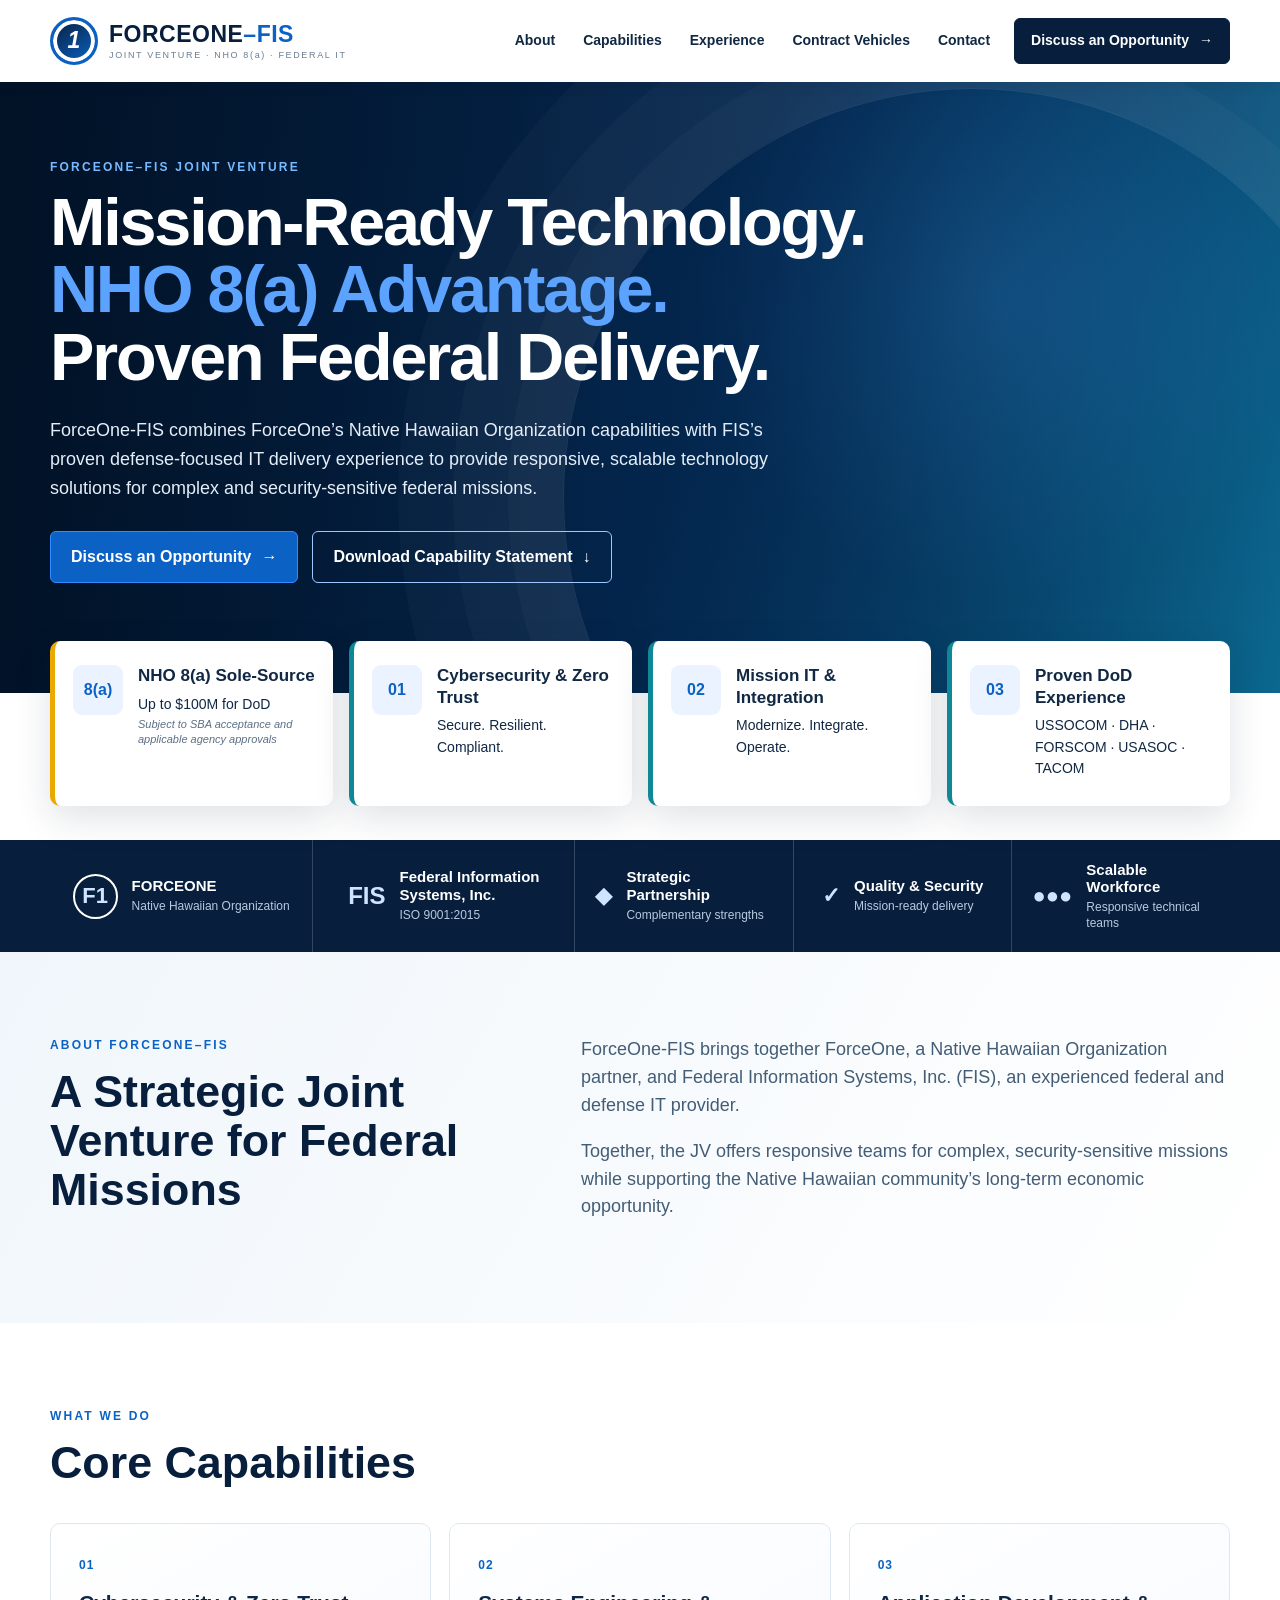
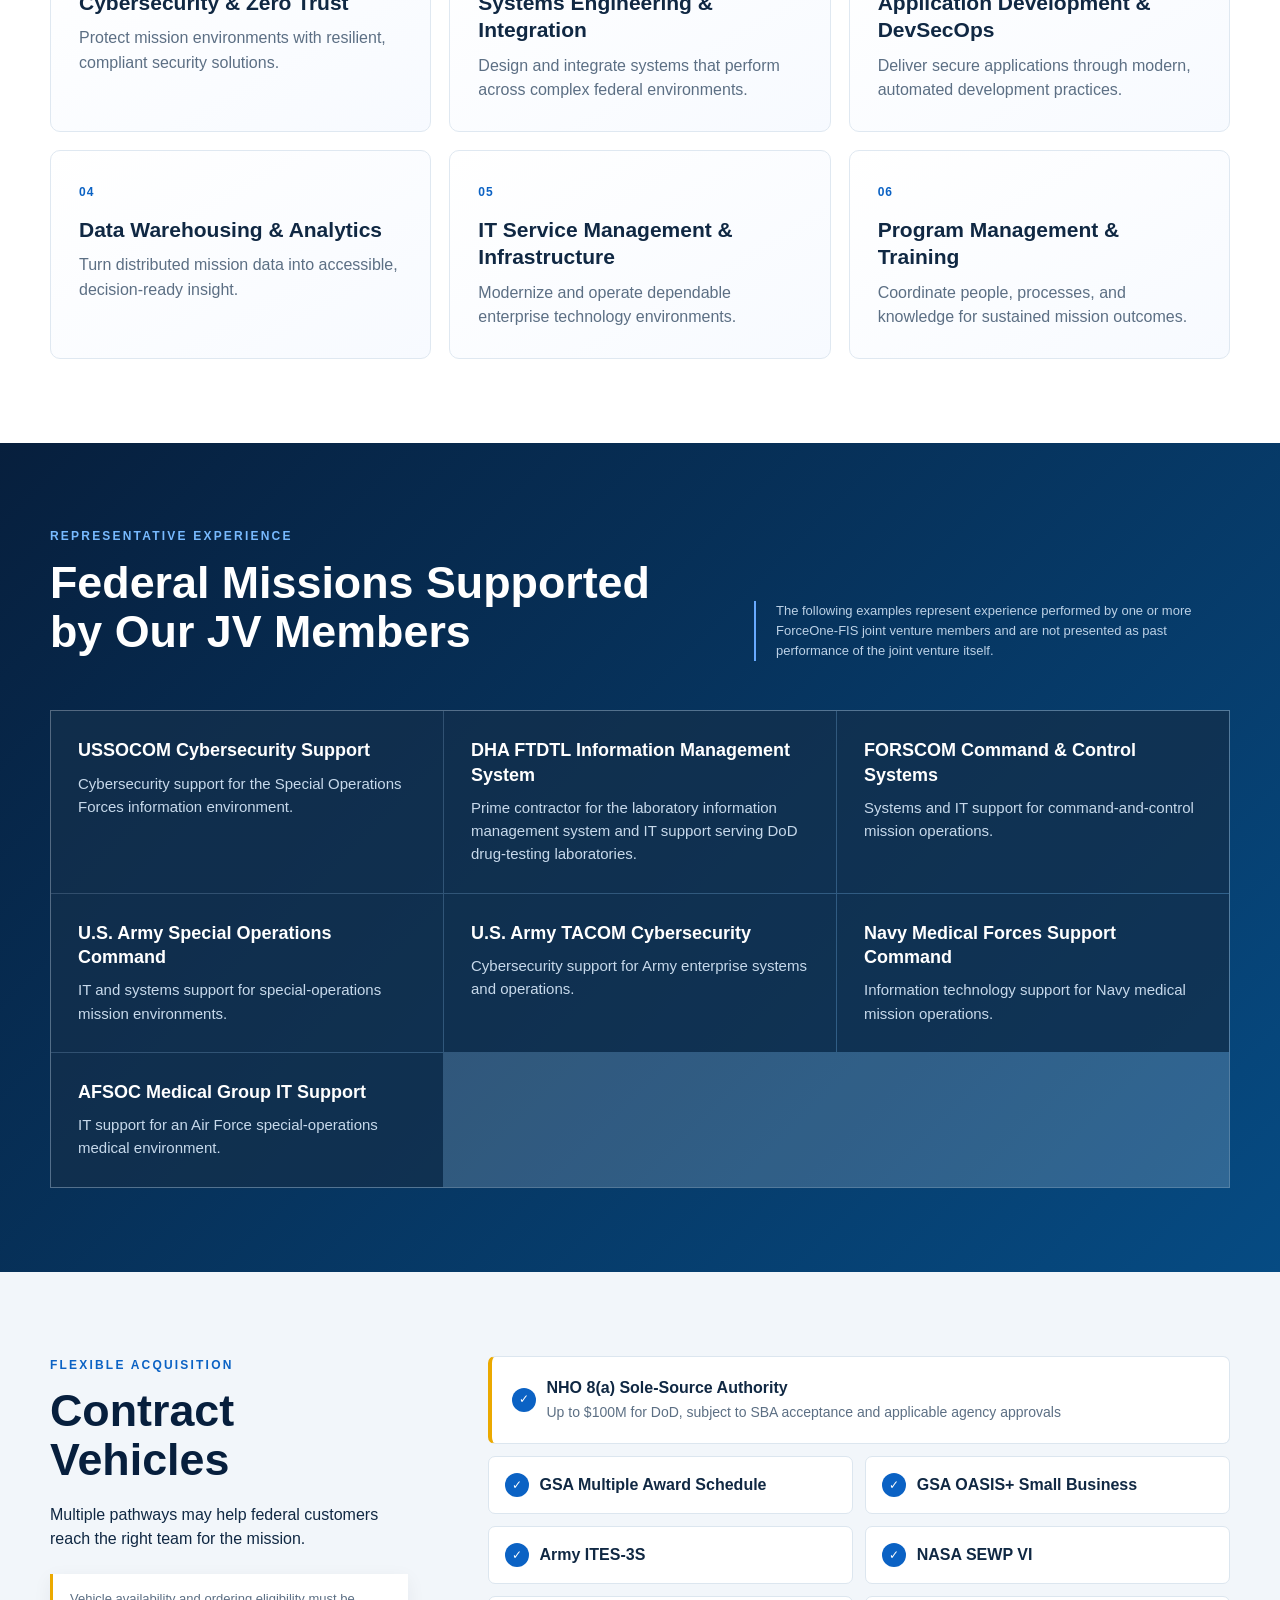
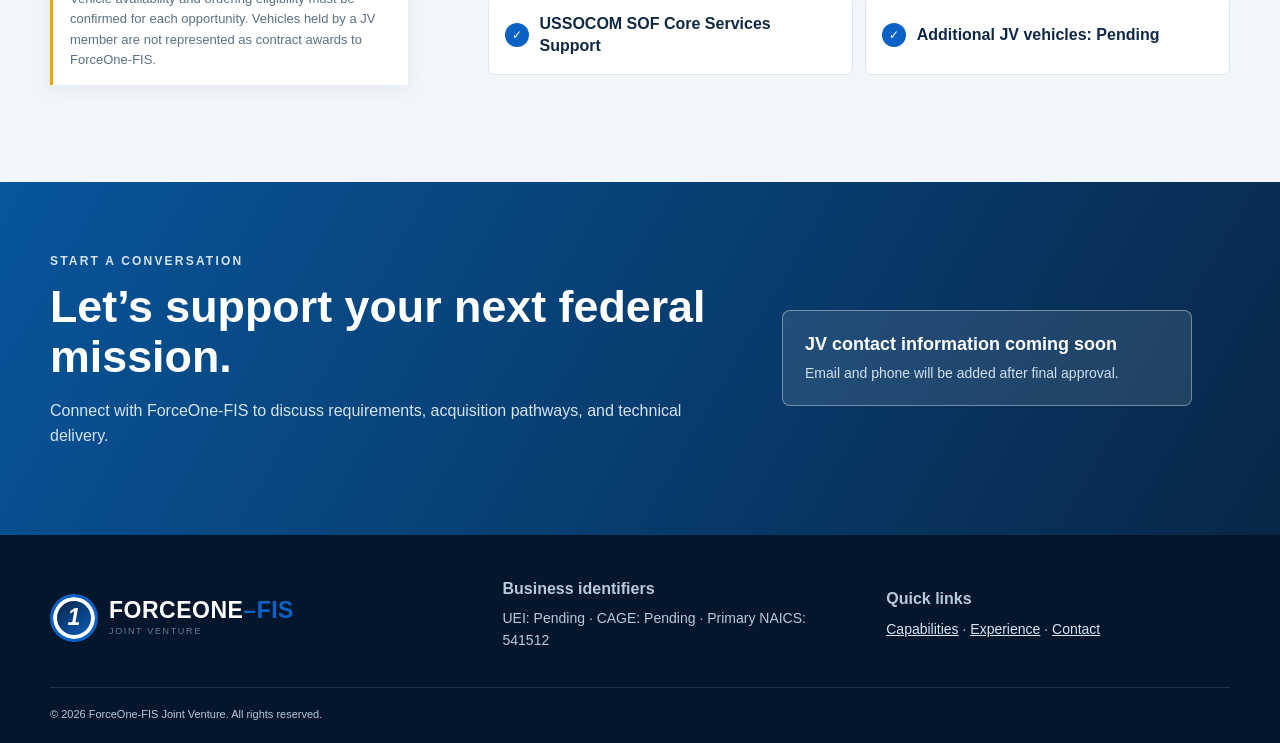
==== index.html @ 32081930 "Add ForceOne-FIS homepage" ====
<!doctype html>
<html lang="en">
<head>
  <meta charset="utf-8">
  <meta name="viewport" content="width=device-width, initial-scale=1">
  <meta name="description" content="ForceOne-FIS delivers mission-ready technology solutions with NHO 8(a) advantages and proven federal IT experience.">
  <meta name="theme-color" content="#071f3d">
  <title>ForceOne-FIS | Mission-Ready Federal Technology</title>
  <link rel="stylesheet" href="styles.css">
</head>
<body>
  <a class="skip-link" href="#main">Skip to content</a>
  <header class="site-header">
    <div class="container nav-wrap">
      <a class="brand" href="#top" aria-label="ForceOne-FIS home">
        <span class="brand-mark" aria-hidden="true"><span>1</span></span>
        <span class="brand-copy"><strong>FORCEONE<span>–FIS</span></strong><small>JOINT VENTURE · NHO 8(a) · FEDERAL IT</small></span>
      </a>
      <button class="nav-toggle" aria-expanded="false" aria-controls="site-nav">Menu</button>
      <nav id="site-nav" class="site-nav" aria-label="Primary navigation">
        <a href="#about">About</a><a href="#capabilities">Capabilities</a><a href="#experience">Experience</a><a href="#vehicles">Contract Vehicles</a><a href="#contact">Contact</a>
      </nav>
      <a class="button button-small header-cta" href="#contact">Discuss an Opportunity <span aria-hidden="true">→</span></a>
    </div>
  </header>

  <main id="main">
    <section class="hero" id="top">
      <div class="hero-pattern" aria-hidden="true"></div>
      <div class="container hero-content">
        <p class="eyebrow">ForceOne–FIS Joint Venture</p>
        <h1>Mission-Ready Technology.<br><span>NHO 8(a) Advantage.</span><br>Proven Federal Delivery.</h1>
        <p class="hero-lead">ForceOne-FIS combines ForceOne’s Native Hawaiian Organization capabilities with FIS’s proven defense-focused IT delivery experience to provide responsive, scalable technology solutions for complex and security-sensitive federal missions.</p>
        <div class="actions">
          <a class="button" href="#contact">Discuss an Opportunity <span aria-hidden="true">→</span></a>
          <a class="button button-outline" href="assets/forceone-fis-capability-statement.pdf" download>Download Capability Statement <span aria-hidden="true">↓</span></a>
        </div>
      </div>
    </section>

    <section class="key-cards" aria-label="Key advantages">
      <div class="container cards-grid">
        <article class="key-card gold"><span class="card-icon">8(a)</span><div><h2>NHO 8(a) Sole-Source</h2><p>Up to $100M for DoD</p><small>Subject to SBA acceptance and applicable agency approvals</small></div></article>
        <article class="key-card"><span class="card-icon">01</span><div><h2>Cybersecurity &amp; Zero Trust</h2><p>Secure. Resilient. Compliant.</p></div></article>
        <article class="key-card"><span class="card-icon">02</span><div><h2>Mission IT &amp; Integration</h2><p>Modernize. Integrate. Operate.</p></div></article>
        <article class="key-card"><span class="card-icon">03</span><div><h2>Proven DoD Experience</h2><p>USSOCOM · DHA · FORSCOM · USASOC · TACOM</p></div></article>
      </div>
    </section>

    <section class="credentials" aria-label="Partnership and credentials">
      <div class="container credentials-grid">
        <div class="credential partner"><span class="mini-mark">F1</span><p><strong>FORCEONE</strong><small>Native Hawaiian Organization</small></p></div>
        <div class="credential partner"><span class="fis-wordmark">FIS</span><p><strong>Federal Information<br>Systems, Inc.</strong><small>ISO 9001:2015</small></p></div>
        <div class="credential"><span>◆</span><p><strong>Strategic Partnership</strong><small>Complementary strengths</small></p></div>
        <div class="credential"><span>✓</span><p><strong>Quality &amp; Security</strong><small>Mission-ready delivery</small></p></div>
        <div class="credential"><span>●●●</span><p><strong>Scalable Workforce</strong><small>Responsive technical teams</small></p></div>
      </div>
    </section>

    <section class="section about" id="about">
      <div class="container split">
        <div>
          <p class="eyebrow dark">About ForceOne–FIS</p>
          <h2>A Strategic Joint Venture for Federal Missions</h2>
        </div>
        <div class="about-copy">
          <p>ForceOne-FIS brings together ForceOne, a Native Hawaiian Organization partner, and Federal Information Systems, Inc. (FIS), an experienced federal and defense IT provider.</p>
          <p>Together, the JV offers responsive teams for complex, security-sensitive missions while supporting the Native Hawaiian community’s long-term economic opportunity.</p>
        </div>
      </div>
    </section>

    <section class="section capabilities" id="capabilities">
      <div class="container">
        <p class="eyebrow dark">What We Do</p><h2>Core Capabilities</h2>
        <div class="capability-grid">
          <article><span>01</span><h3>Cybersecurity &amp; Zero Trust</h3><p>Protect mission environments with resilient, compliant security solutions.</p></article>
          <article><span>02</span><h3>Systems Engineering &amp; Integration</h3><p>Design and integrate systems that perform across complex federal environments.</p></article>
          <article><span>03</span><h3>Application Development &amp; DevSecOps</h3><p>Deliver secure applications through modern, automated development practices.</p></article>
          <article><span>04</span><h3>Data Warehousing &amp; Analytics</h3><p>Turn distributed mission data into accessible, decision-ready insight.</p></article>
          <article><span>05</span><h3>IT Service Management &amp; Infrastructure</h3><p>Modernize and operate dependable enterprise technology environments.</p></article>
          <article><span>06</span><h3>Program Management &amp; Training</h3><p>Coordinate people, processes, and knowledge for sustained mission outcomes.</p></article>
        </div>
      </div>
    </section>

    <section class="section experience" id="experience">
      <div class="container">
        <div class="section-heading"><div><p class="eyebrow">Representative Experience</p><h2>Federal Missions Supported by Our JV Members</h2></div><p>The following examples represent experience performed by one or more ForceOne-FIS joint venture members and are not presented as past performance of the joint venture itself.</p></div>
        <div class="experience-grid">
          <article><h3>USSOCOM Cybersecurity Support</h3><p>Cybersecurity support for the Special Operations Forces information environment.</p></article>
          <article><h3>DHA FTDTL Information Management System</h3><p>Prime contractor for the laboratory information management system and IT support serving DoD drug-testing laboratories.</p></article>
          <article><h3>FORSCOM Command &amp; Control Systems</h3><p>Systems and IT support for command-and-control mission operations.</p></article>
          <article><h3>U.S. Army Special Operations Command</h3><p>IT and systems support for special-operations mission environments.</p></article>
          <article><h3>U.S. Army TACOM Cybersecurity</h3><p>Cybersecurity support for Army enterprise systems and operations.</p></article>
          <article><h3>Navy Medical Forces Support Command</h3><p>Information technology support for Navy medical mission operations.</p></article>
          <article><h3>AFSOC Medical Group IT Support</h3><p>IT support for an Air Force special-operations medical environment.</p></article>
        </div>
      </div>
    </section>

    <section class="section vehicles" id="vehicles">
      <div class="container split vehicle-split">
        <div><p class="eyebrow dark">Flexible Acquisition</p><h2>Contract Vehicles</h2><p>Multiple pathways may help federal customers reach the right team for the mission.</p><p class="vehicle-note">Vehicle availability and ordering eligibility must be confirmed for each opportunity. Vehicles held by a JV member are not represented as contract awards to ForceOne-FIS.</p></div>
        <div class="vehicle-grid">
          <article class="featured"><span>✓</span><div><h3>NHO 8(a) Sole-Source Authority</h3><p>Up to $100M for DoD, subject to SBA acceptance and applicable agency approvals</p></div></article>
          <article><span>✓</span><h3>GSA Multiple Award Schedule</h3></article><article><span>✓</span><h3>GSA OASIS+ Small Business</h3></article><article><span>✓</span><h3>Army ITES-3S</h3></article><article><span>✓</span><h3>NASA SEWP VI</h3></article><article><span>✓</span><h3>USSOCOM SOF Core Services Support</h3></article><article><span>✓</span><h3>Additional JV vehicles: Pending</h3></article>
        </div>
      </div>
    </section>

    <section class="contact" id="contact">
      <div class="container contact-inner"><div><p class="eyebrow">Start a Conversation</p><h2>Let’s support your next federal mission.</h2><p>Connect with ForceOne-FIS to discuss requirements, acquisition pathways, and technical delivery.</p></div><div class="contact-actions"><div class="contact-pending"><strong>JV contact information coming soon</strong><span>Email and phone will be added after final approval.</span></div></div></div>
    </section>
  </main>

  <footer class="footer"><div class="container footer-grid"><div class="brand footer-brand"><span class="brand-mark"><span>1</span></span><span class="brand-copy"><strong>FORCEONE<span>–FIS</span></strong><small>JOINT VENTURE</small></span></div><div><strong>Business identifiers</strong><p>UEI: Pending · CAGE: Pending · Primary NAICS: 541512</p></div><div><strong>Quick links</strong><p><a href="#capabilities">Capabilities</a> · <a href="#experience">Experience</a> · <a href="#contact">Contact</a></p></div></div><div class="container copyright">© <span id="year"></span> ForceOne-FIS Joint Venture. All rights reserved.</div></footer>

  <script>
    document.getElementById('year').textContent = new Date().getFullYear();
    const toggle = document.querySelector('.nav-toggle');
    const nav = document.querySelector('.site-nav');
    toggle.addEventListener('click', () => { const open = toggle.getAttribute('aria-expanded') === 'true'; toggle.setAttribute('aria-expanded', String(!open)); nav.classList.toggle('open', !open); });
    nav.querySelectorAll('a').forEach(link => link.addEventListener('click', () => { toggle.setAttribute('aria-expanded', 'false'); nav.classList.remove('open'); }));
  </script>
</body>
</html>
---- styles.css ----
:root{--navy:#071f3d;--navy2:#0a315d;--blue:#0b62c4;--bright:#328cff;--teal:#0d8894;--gold:#eba900;--ink:#102843;--muted:#5c6f84;--pale:#eff5fa;--white:#fff;--shadow:0 12px 36px rgba(5,29,56,.13);--radius:10px}*{box-sizing:border-box}html{scroll-behavior:smooth}body{margin:0;color:var(--ink);font:16px/1.55 Arial,Helvetica,sans-serif;background:#fff}a{color:inherit}.container{width:min(1180px,calc(100% - 40px));margin:auto}.skip-link{position:absolute;left:-999px;top:8px;background:#fff;padding:10px;z-index:99}.skip-link:focus{left:8px}.site-header{height:82px;display:flex;align-items:center;position:sticky;top:0;z-index:20;background:rgba(255,255,255,.96);box-shadow:0 2px 14px rgba(5,29,56,.08);backdrop-filter:blur(12px)}.nav-wrap{display:flex;align-items:center;gap:24px}.brand{display:flex;align-items:center;gap:11px;text-decoration:none;min-width:max-content}.brand-mark{width:48px;height:48px;border:3px solid var(--blue);border-radius:50%;display:grid;place-items:center;background:linear-gradient(145deg,var(--navy),var(--blue));color:#fff;box-shadow:inset 0 0 0 4px #fff}.brand-mark span{font-weight:900;font-size:23px;font-style:italic}.brand-copy{display:flex;flex-direction:column;line-height:1}.brand-copy strong{font-size:23px;letter-spacing:.5px;color:var(--navy)}.brand-copy strong span{color:var(--blue)}.brand-copy small{font-size:9px;letter-spacing:1.65px;color:#6b7d91;margin-top:5px}.site-nav{display:flex;align-items:center;gap:28px;margin-left:auto}.site-nav a{text-decoration:none;font-size:14px;font-weight:700}.site-nav a:hover{color:var(--blue)}.button{display:inline-flex;align-items:center;justify-content:center;gap:10px;border:1px solid var(--bright);border-radius:6px;background:var(--blue);color:#fff;text-decoration:none;font-weight:700;padding:13px 20px;transition:.2s}.button:hover{transform:translateY(-2px);box-shadow:0 8px 20px rgba(0,91,194,.25)}.button-small{padding:11px 16px;font-size:14px;background:var(--navy);border-color:var(--navy)}.nav-toggle{display:none}.hero{min-height:520px;position:relative;overflow:hidden;color:#fff;background:radial-gradient(circle at 78% 35%,rgba(58,151,230,.42),transparent 28%),linear-gradient(115deg,#061932 0%,#073467 55%,#0f78a0 100%)}.hero:before{content:"";position:absolute;inset:0;background:linear-gradient(90deg,rgba(1,17,37,.92) 0%,rgba(2,30,63,.7) 48%,rgba(0,55,91,.25) 100%)}.hero-pattern{position:absolute;right:-8%;bottom:-35%;width:64%;aspect-ratio:1;border:1px solid rgba(255,255,255,.1);border-radius:50%;box-shadow:0 0 0 55px rgba(255,255,255,.025),0 0 0 110px rgba(255,255,255,.025),0 0 0 165px rgba(255,255,255,.025)}.hero-content{position:relative;padding:76px 0 110px}.eyebrow{text-transform:uppercase;letter-spacing:2.2px;font-weight:800;font-size:12px;color:#78baff;margin:0 0 12px}.eyebrow.dark{color:var(--blue)}h1,h2,h3,p{margin-top:0}.hero h1{font-size:clamp(40px,5.2vw,68px);line-height:1.02;letter-spacing:-2.2px;max-width:920px;margin-bottom:24px}.hero h1 span{color:#5ca2ff}.hero-lead{font-size:18px;max-width:750px;color:#e5eef8;line-height:1.6}.actions{display:flex;gap:14px;flex-wrap:wrap;margin-top:28px}.button-outline{background:transparent;border-color:#9cc8ff}.key-cards{position:relative;margin-top:-52px;z-index:4}.cards-grid{display:grid;grid-template-columns:repeat(4,1fr);gap:16px}.key-card{min-height:145px;background:#fff;border-radius:var(--radius);box-shadow:var(--shadow);padding:24px 18px;border-left:5px solid var(--teal);display:flex;gap:15px}.key-card.gold{border-color:var(--gold)}.card-icon{width:50px;height:50px;min-width:50px;border-radius:9px;background:#eaf3ff;color:var(--blue);display:grid;place-items:center;font-weight:900}.key-card h2{font-size:17px;line-height:1.25;margin-bottom:7px}.key-card p{font-size:14px;margin-bottom:2px}.key-card small{display:block;color:var(--muted);font-size:11px;line-height:1.35;font-style:italic}.credentials{background:var(--navy);color:#fff;margin-top:34px}.credentials-grid{min-height:112px;display:grid;grid-template-columns:1.2fr 1.2fr repeat(3,1fr);align-items:stretch}.credential{display:flex;align-items:center;justify-content:center;gap:14px;padding:20px;border-left:1px solid rgba(255,255,255,.18)}.credential:first-child{border:0}.credential>span{font-size:22px;font-weight:900;color:#cfe4ff}.mini-mark{border:2px solid #fff;border-radius:50%;width:45px;height:45px;display:grid;place-items:center}.fis-wordmark{font-size:24px!important}.credential p{margin:0;line-height:1.15}.credential strong{display:block;font-size:14px}.credential small{display:block;color:#b7cbe0;font-size:10px;margin-top:5px}.section{padding:84px 0}.split{display:grid;grid-template-columns:.82fr 1.18fr;gap:80px;align-items:start}.section h2,.contact h2{font-size:clamp(30px,3.5vw,46px);line-height:1.1;color:var(--navy);margin-bottom:18px}.about{background:linear-gradient(120deg,#f0f6fb,#fff)}.about-copy{font-size:18px;color:#435d76}.capabilities{background:#fff}.capability-grid{display:grid;grid-template-columns:repeat(3,1fr);gap:18px;margin-top:36px}.capability-grid article{padding:28px;border:1px solid #dfe8f1;border-radius:var(--radius);background:linear-gradient(150deg,#fff,#f7faff);transition:.2s}.capability-grid article:hover{border-color:#8fbae8;transform:translateY(-3px);box-shadow:var(--shadow)}.capability-grid span{font-size:12px;font-weight:800;color:var(--blue);letter-spacing:1px}.capability-grid h3{margin:12px 0 9px;font-size:19px}.capability-grid p{color:var(--muted);font-size:14px;margin:0}.experience{background:linear-gradient(135deg,var(--navy),#064b83);color:#fff}.experience h2{color:#fff}.section-heading{display:grid;grid-template-columns:1.15fr .85fr;gap:60px;align-items:end}.section-heading>p{color:#bcd1e6;font-size:13px;border-left:2px solid #68aaff;padding-left:20px}.experience-grid{display:grid;grid-template-columns:repeat(3,1fr);gap:1px;background:rgba(255,255,255,.17);margin-top:36px;border:1px solid rgba(255,255,255,.17)}.experience-grid article{padding:27px;background:rgba(4,34,65,.72)}.experience-grid h3{font-size:16px;color:#fff;margin-bottom:8px}.experience-grid p{font-size:13px;color:#c7d9eb;margin:0}.vehicles{background:#f2f6fa}.vehicle-split{grid-template-columns:.65fr 1.35fr}.vehicle-split>div:first-child>p:last-child{color:var(--muted)}.vehicle-grid{display:grid;grid-template-columns:1fr 1fr;gap:12px}.vehicle-grid article{display:flex;align-items:center;gap:11px;background:#fff;border-radius:7px;padding:16px;border:1px solid #dce6ef}.vehicle-grid .featured{grid-column:1/-1;border-left:4px solid var(--gold);padding:20px}.vehicle-grid span{width:24px;height:24px;min-width:24px;border-radius:50%;display:grid;place-items:center;background:var(--blue);color:#fff;font-size:12px}.vehicle-grid h3{font-size:14px;margin:0}.vehicle-grid p{font-size:12px;color:var(--muted);margin:3px 0 0}.contact{padding:70px 0;background:linear-gradient(120deg,#07559a,#082748);color:#fff}.contact-inner{display:grid;grid-template-columns:1.2fr .8fr;align-items:center;gap:60px}.contact h2{color:#fff}.contact p{color:#d5e5f5;max-width:650px}.contact-actions{display:flex;flex-direction:column;align-items:flex-start;gap:11px}.button-light{background:#fff;border-color:#fff;color:var(--navy)}.phone{font-size:20px;font-weight:800;text-decoration:none}.contact-actions small{color:#a9c4de}.footer{background:#04162b;color:#b9c9da;padding:42px 0 20px}.footer-grid{display:grid;grid-template-columns:1.2fr 1fr 1fr;gap:40px;align-items:center}.footer-brand .brand-copy strong{color:#fff}.footer p{font-size:12px;margin:7px 0}.footer a{color:#d7e7f7}.copyright{border-top:1px solid #17334f;margin-top:28px;padding-top:18px;font-size:11px}
@media(max-width:1000px){.header-cta{display:none}.site-nav{gap:18px}.cards-grid{grid-template-columns:1fr 1fr}.credentials-grid{grid-template-columns:1fr 1fr 1fr}.credential:nth-child(4),.credential:nth-child(5){display:none}.capability-grid{grid-template-columns:1fr 1fr}.experience-grid{grid-template-columns:1fr 1fr}}
@media(max-width:760px){.container{width:min(100% - 28px,1180px)}.site-header{height:72px}.brand-mark{width:40px;height:40px}.brand-copy strong{font-size:19px}.brand-copy small{font-size:7px}.nav-toggle{display:block;margin-left:auto;border:1px solid #c9d6e2;background:#fff;border-radius:5px;padding:9px 12px;font-weight:700}.site-nav{display:none;position:absolute;top:72px;left:0;right:0;background:#fff;box-shadow:0 12px 24px rgba(0,0,0,.12);padding:18px}.site-nav.open{display:flex;flex-direction:column;align-items:flex-start}.hero{min-height:600px}.hero-content{padding:64px 0 105px}.hero h1{font-size:42px;letter-spacing:-1.3px}.hero-lead{font-size:16px}.actions .button{width:100%}.cards-grid,.capability-grid,.experience-grid,.vehicle-grid,.split,.section-heading,.contact-inner,.footer-grid{grid-template-columns:1fr}.key-cards{margin-top:-55px}.key-card{min-height:auto}.credentials-grid{grid-template-columns:1fr 1fr}.credential:nth-child(3){display:none}.section{padding:62px 0}.split,.section-heading,.contact-inner{gap:24px}.experience-grid article:last-child{grid-column:auto}.vehicle-grid .featured{grid-column:auto}.footer-grid{gap:24px}}
@media(max-width:420px){.brand-copy small{display:none}.hero h1{font-size:36px}.cards-grid,.credentials-grid{grid-template-columns:1fr}.credential:nth-child(2){border-top:1px solid rgba(255,255,255,.18)}.key-card{padding:20px}}
@media(prefers-reduced-motion:reduce){html{scroll-behavior:auto}.button,.capability-grid article{transition:none}}

/* Readability refinements */
.credential strong{font-size:15px}
.credential small{font-size:12px;line-height:1.3}
.capability-grid h3{font-size:21px;line-height:1.3;margin-bottom:10px}
.capability-grid p{font-size:16px;line-height:1.55}
.experience-grid h3{font-size:18px;line-height:1.35;margin-bottom:9px}
.experience-grid p{font-size:15px;line-height:1.55}
.vehicle-grid h3{font-size:16px;line-height:1.4}
.vehicle-grid p{font-size:14px;line-height:1.5}
.footer p{font-size:14px;line-height:1.55}
.contact-pending{width:100%;max-width:410px;padding:20px 22px;border:1px solid rgba(255,255,255,.38);border-radius:8px;background:rgba(255,255,255,.1)}
.contact-pending strong,.contact-pending span{display:block}.contact-pending strong{font-size:18px;color:#fff}.contact-pending span{font-size:14px;color:#cfe0f1;margin-top:4px}
.vehicle-note{margin-top:22px;padding:15px 17px;border-left:3px solid var(--gold);background:#fff;font-size:13px;line-height:1.55;color:#5b6c7d;box-shadow:0 5px 18px rgba(5,29,56,.06)}
.error-page{min-height:100vh;display:grid;place-items:center;padding:30px;background:radial-gradient(circle at 78% 25%,rgba(58,151,230,.25),transparent 28%),linear-gradient(135deg,#edf4fa,#fff)}
.error-card{width:min(620px,100%);padding:48px;border-radius:14px;background:#fff;box-shadow:var(--shadow)}
.error-card .brand{margin-bottom:44px}.error-card h1{font-size:clamp(36px,6vw,54px);line-height:1.08;color:var(--navy);margin-bottom:16px}.error-card>p:not(.eyebrow){font-size:18px;color:var(--muted);margin-bottom:28px}
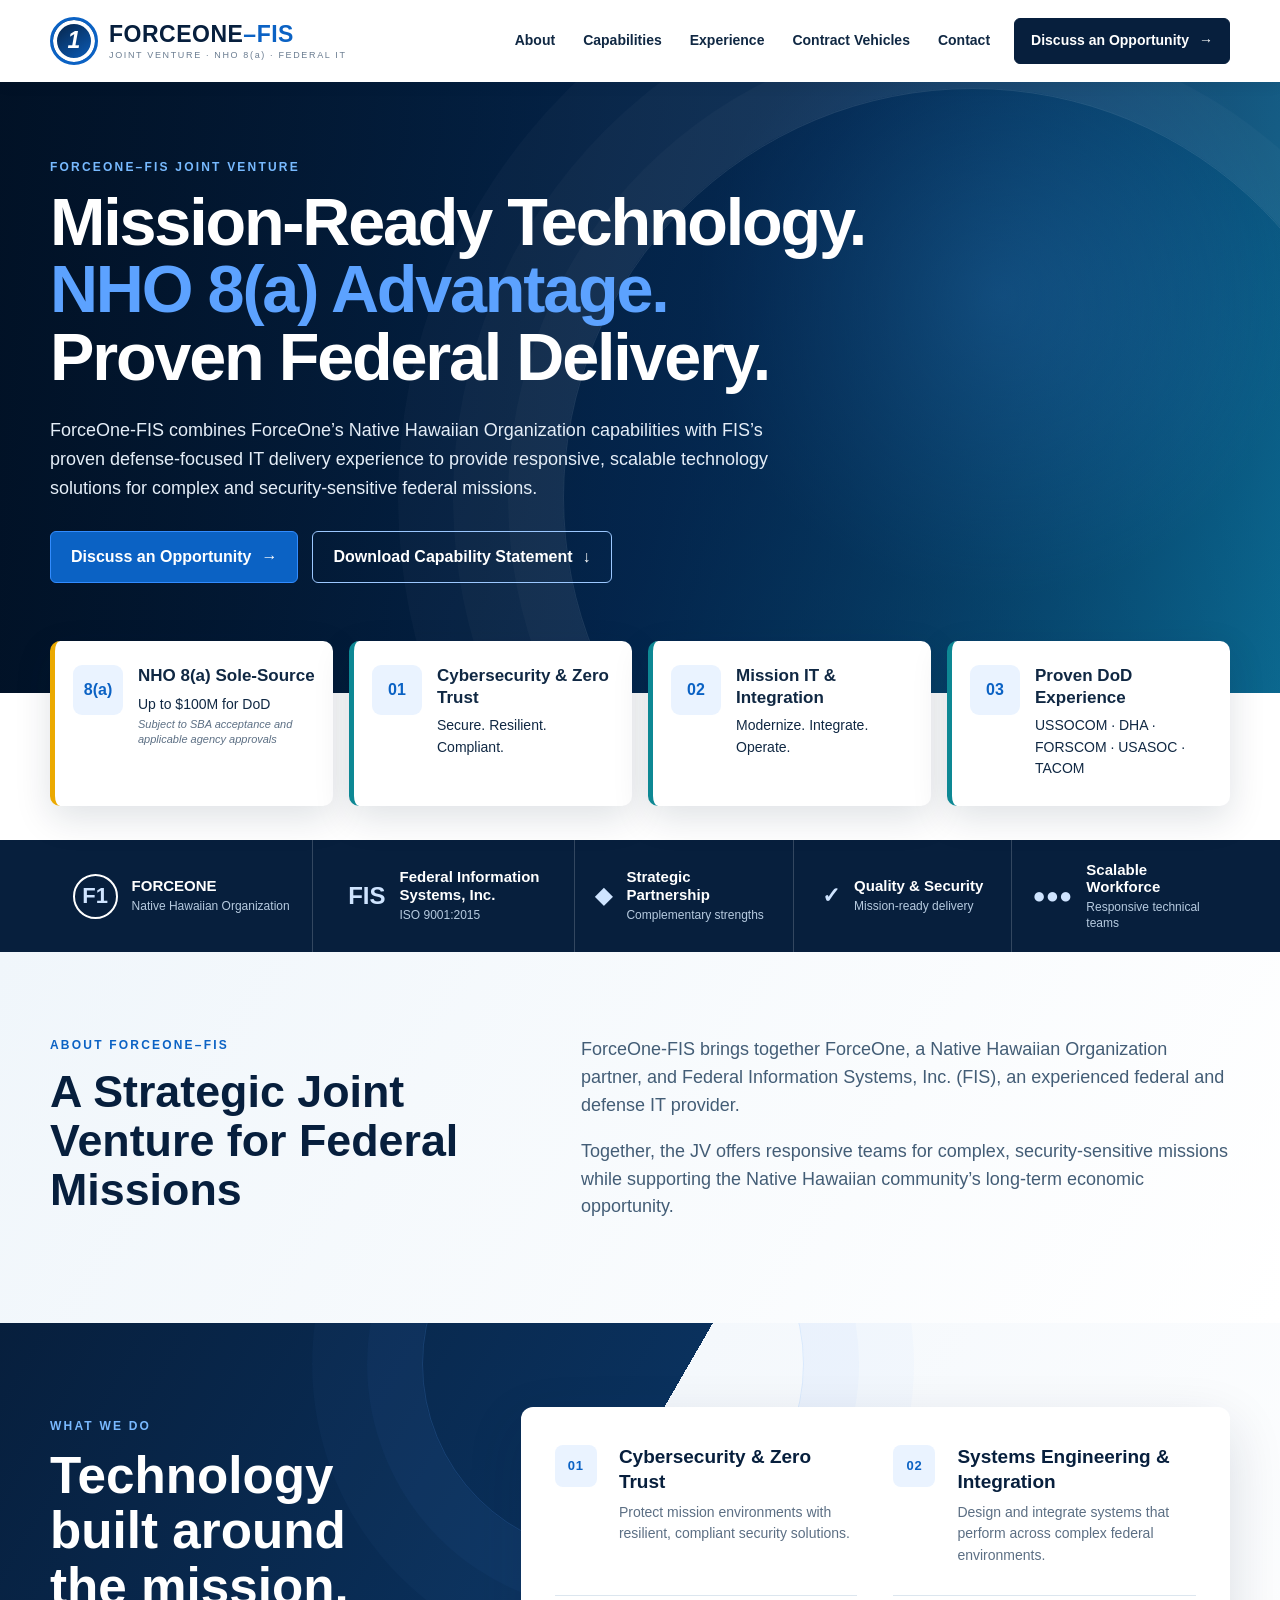
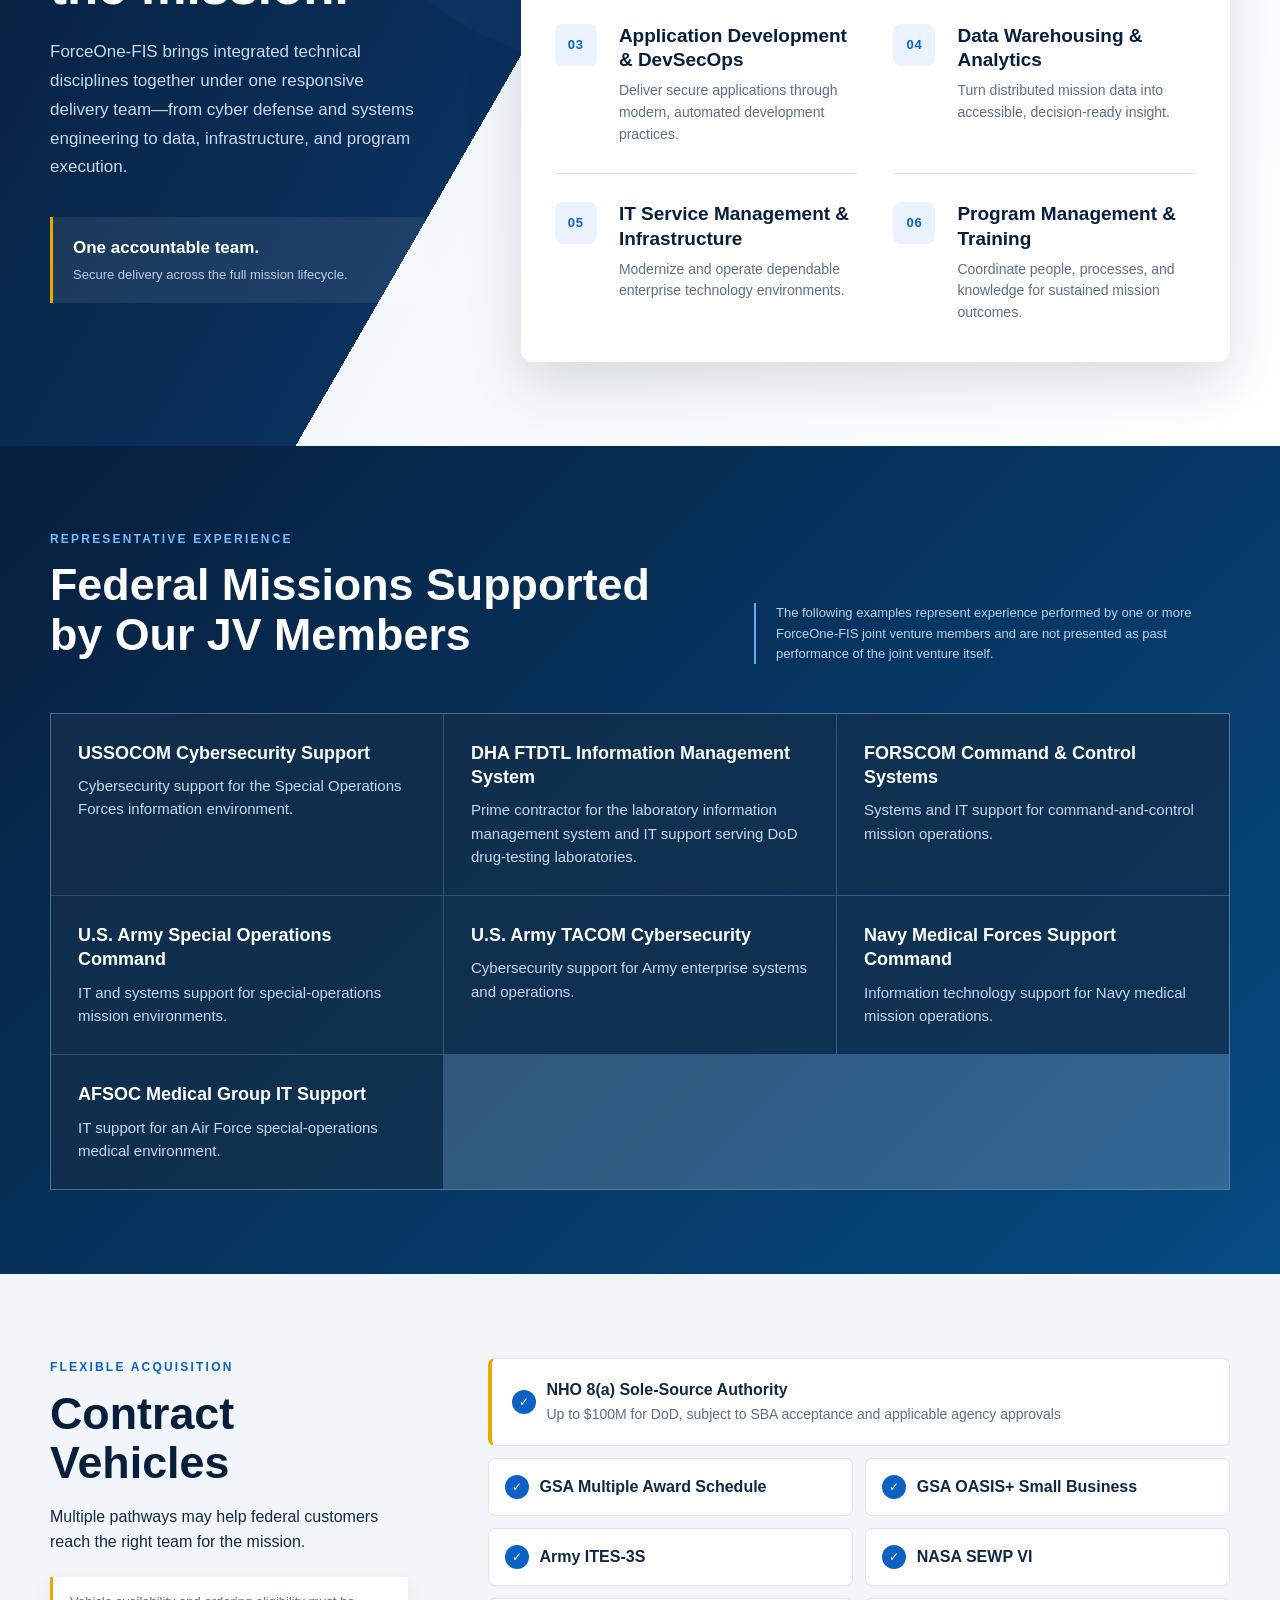
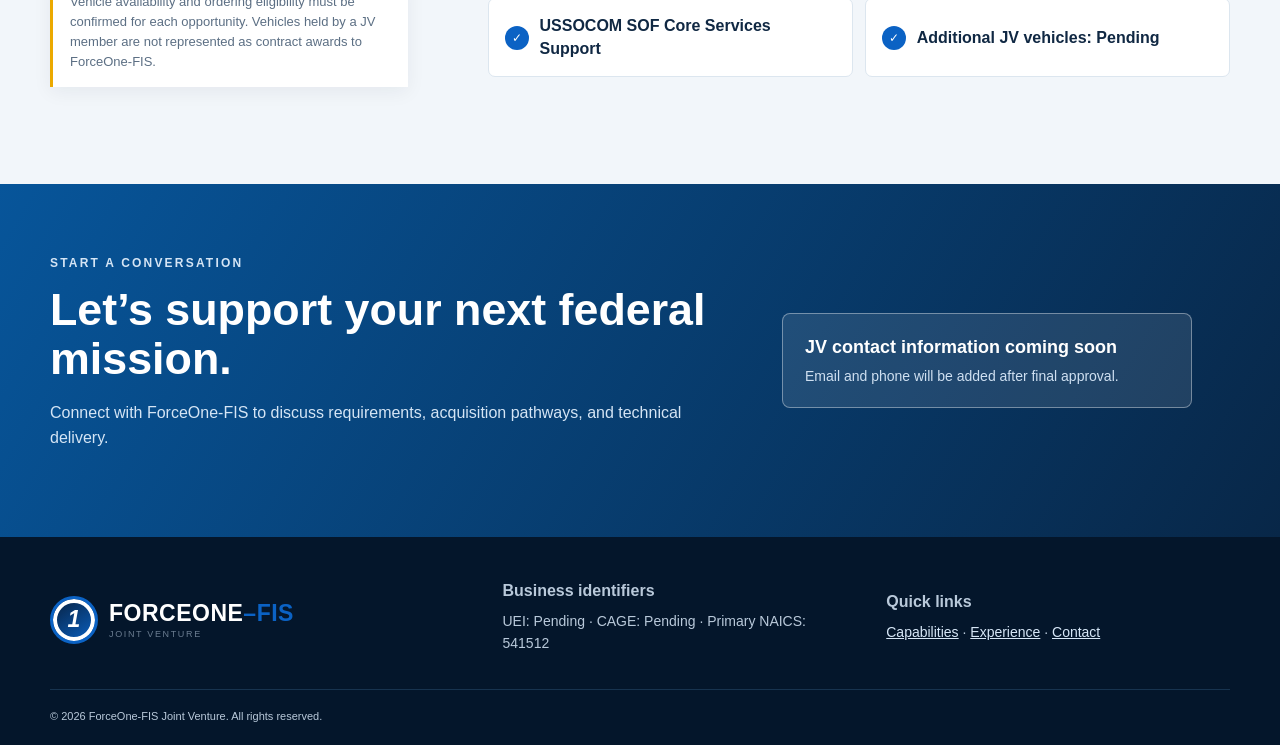
==== commit ea69d467: "Redesign core capabilities section" ====
--- a/index.html
+++ b/index.html
@@ -71,15 +71,20 @@
     </section>
 
     <section class="section capabilities" id="capabilities">
-      <div class="container">
-        <p class="eyebrow dark">What We Do</p><h2>Core Capabilities</h2>
-        <div class="capability-grid">
-          <article><span>01</span><h3>Cybersecurity &amp; Zero Trust</h3><p>Protect mission environments with resilient, compliant security solutions.</p></article>
-          <article><span>02</span><h3>Systems Engineering &amp; Integration</h3><p>Design and integrate systems that perform across complex federal environments.</p></article>
-          <article><span>03</span><h3>Application Development &amp; DevSecOps</h3><p>Deliver secure applications through modern, automated development practices.</p></article>
-          <article><span>04</span><h3>Data Warehousing &amp; Analytics</h3><p>Turn distributed mission data into accessible, decision-ready insight.</p></article>
-          <article><span>05</span><h3>IT Service Management &amp; Infrastructure</h3><p>Modernize and operate dependable enterprise technology environments.</p></article>
-          <article><span>06</span><h3>Program Management &amp; Training</h3><p>Coordinate people, processes, and knowledge for sustained mission outcomes.</p></article>
+      <div class="container capabilities-layout">
+        <div class="capabilities-intro">
+          <p class="eyebrow">What We Do</p>
+          <h2>Technology built around the mission.</h2>
+          <p>ForceOne-FIS brings integrated technical disciplines together under one responsive delivery team—from cyber defense and systems engineering to data, infrastructure, and program execution.</p>
+          <div class="capabilities-promise"><strong>One accountable team.</strong><span>Secure delivery across the full mission lifecycle.</span></div>
+        </div>
+        <div class="capability-list">
+          <article class="capability-item"><span class="capability-number">01</span><div><h3>Cybersecurity &amp; Zero Trust</h3><p>Protect mission environments with resilient, compliant security solutions.</p></div></article>
+          <article class="capability-item"><span class="capability-number">02</span><div><h3>Systems Engineering &amp; Integration</h3><p>Design and integrate systems that perform across complex federal environments.</p></div></article>
+          <article class="capability-item"><span class="capability-number">03</span><div><h3>Application Development &amp; DevSecOps</h3><p>Deliver secure applications through modern, automated development practices.</p></div></article>
+          <article class="capability-item"><span class="capability-number">04</span><div><h3>Data Warehousing &amp; Analytics</h3><p>Turn distributed mission data into accessible, decision-ready insight.</p></div></article>
+          <article class="capability-item"><span class="capability-number">05</span><div><h3>IT Service Management &amp; Infrastructure</h3><p>Modernize and operate dependable enterprise technology environments.</p></div></article>
+          <article class="capability-item"><span class="capability-number">06</span><div><h3>Program Management &amp; Training</h3><p>Coordinate people, processes, and knowledge for sustained mission outcomes.</p></div></article>
         </div>
       </div>
     </section>
--- a/styles.css
+++ b/styles.css
@@ -20,3 +20,14 @@
 .error-page{min-height:100vh;display:grid;place-items:center;padding:30px;background:radial-gradient(circle at 78% 25%,rgba(58,151,230,.25),transparent 28%),linear-gradient(135deg,#edf4fa,#fff)}
 .error-card{width:min(620px,100%);padding:48px;border-radius:14px;background:#fff;box-shadow:var(--shadow)}
 .error-card .brand{margin-bottom:44px}.error-card h1{font-size:clamp(36px,6vw,54px);line-height:1.08;color:var(--navy);margin-bottom:16px}.error-card>p:not(.eyebrow){font-size:18px;color:var(--muted);margin-bottom:28px}
+
+/* Capability section redesign */
+.capabilities{position:relative;overflow:hidden;background:linear-gradient(120deg,#071f3d 0%,#0a315d 42%,#f4f8fc 42%,#fff 100%)}
+.capabilities:after{content:"";position:absolute;left:33%;top:-150px;width:380px;height:380px;border:1px solid rgba(92,162,255,.18);border-radius:50%;box-shadow:0 0 0 55px rgba(92,162,255,.04),0 0 0 110px rgba(92,162,255,.03);pointer-events:none}
+.capabilities-layout{position:relative;z-index:1;display:grid;grid-template-columns:.72fr 1.28fr;gap:72px;align-items:start}
+.capabilities-intro{color:#fff;padding:10px 24px 10px 0}.capabilities-intro .eyebrow{color:#79b9ff}.capabilities-intro h2{color:#fff;font-size:clamp(36px,4vw,52px);line-height:1.08;margin-bottom:24px}.capabilities-intro>p:not(.eyebrow){font-size:17px;line-height:1.7;color:#c9d9e9;max-width:440px}
+.capabilities-promise{display:flex;flex-direction:column;margin-top:35px;padding:18px 20px;border-left:3px solid var(--gold);background:rgba(255,255,255,.08)}.capabilities-promise strong{font-size:17px}.capabilities-promise span{font-size:13px;color:#b9cee2;margin-top:3px}
+.capability-list{display:grid;grid-template-columns:1fr 1fr;gap:0 36px;background:#fff;border-radius:12px;padding:10px 34px;box-shadow:0 20px 55px rgba(5,29,56,.14)}
+.capability-item{display:grid;grid-template-columns:48px 1fr;gap:16px;align-items:start;padding:28px 0;border-bottom:1px solid #dce6ef}.capability-item:nth-last-child(-n+2){border-bottom:0}.capability-number{width:42px;height:42px;display:grid;place-items:center;border-radius:8px;background:#eaf3ff;color:var(--blue);font-size:13px;font-weight:900;letter-spacing:.8px}.capability-item h3{font-size:19px;line-height:1.3;color:var(--navy);margin:0 0 7px}.capability-item p{font-size:14px;line-height:1.55;color:var(--muted);margin:0}
+@media(max-width:1000px){.capabilities{background:linear-gradient(180deg,#071f3d 0%,#0a315d 38%,#f4f8fc 38%,#fff 100%)}.capabilities-layout{grid-template-columns:1fr;gap:42px}.capabilities-intro{padding-right:0}.capabilities-intro>p:not(.eyebrow){max-width:720px}.capabilities-promise{max-width:520px}.capability-list{margin-top:5px}}
+@media(max-width:680px){.capability-list{grid-template-columns:1fr;padding:8px 22px}.capability-item:nth-last-child(2){border-bottom:1px solid #dce6ef}.capability-item{grid-template-columns:44px 1fr;gap:13px;padding:24px 0}.capability-item h3{font-size:18px}.capability-item p{font-size:15px}.capabilities-intro h2{font-size:36px}}
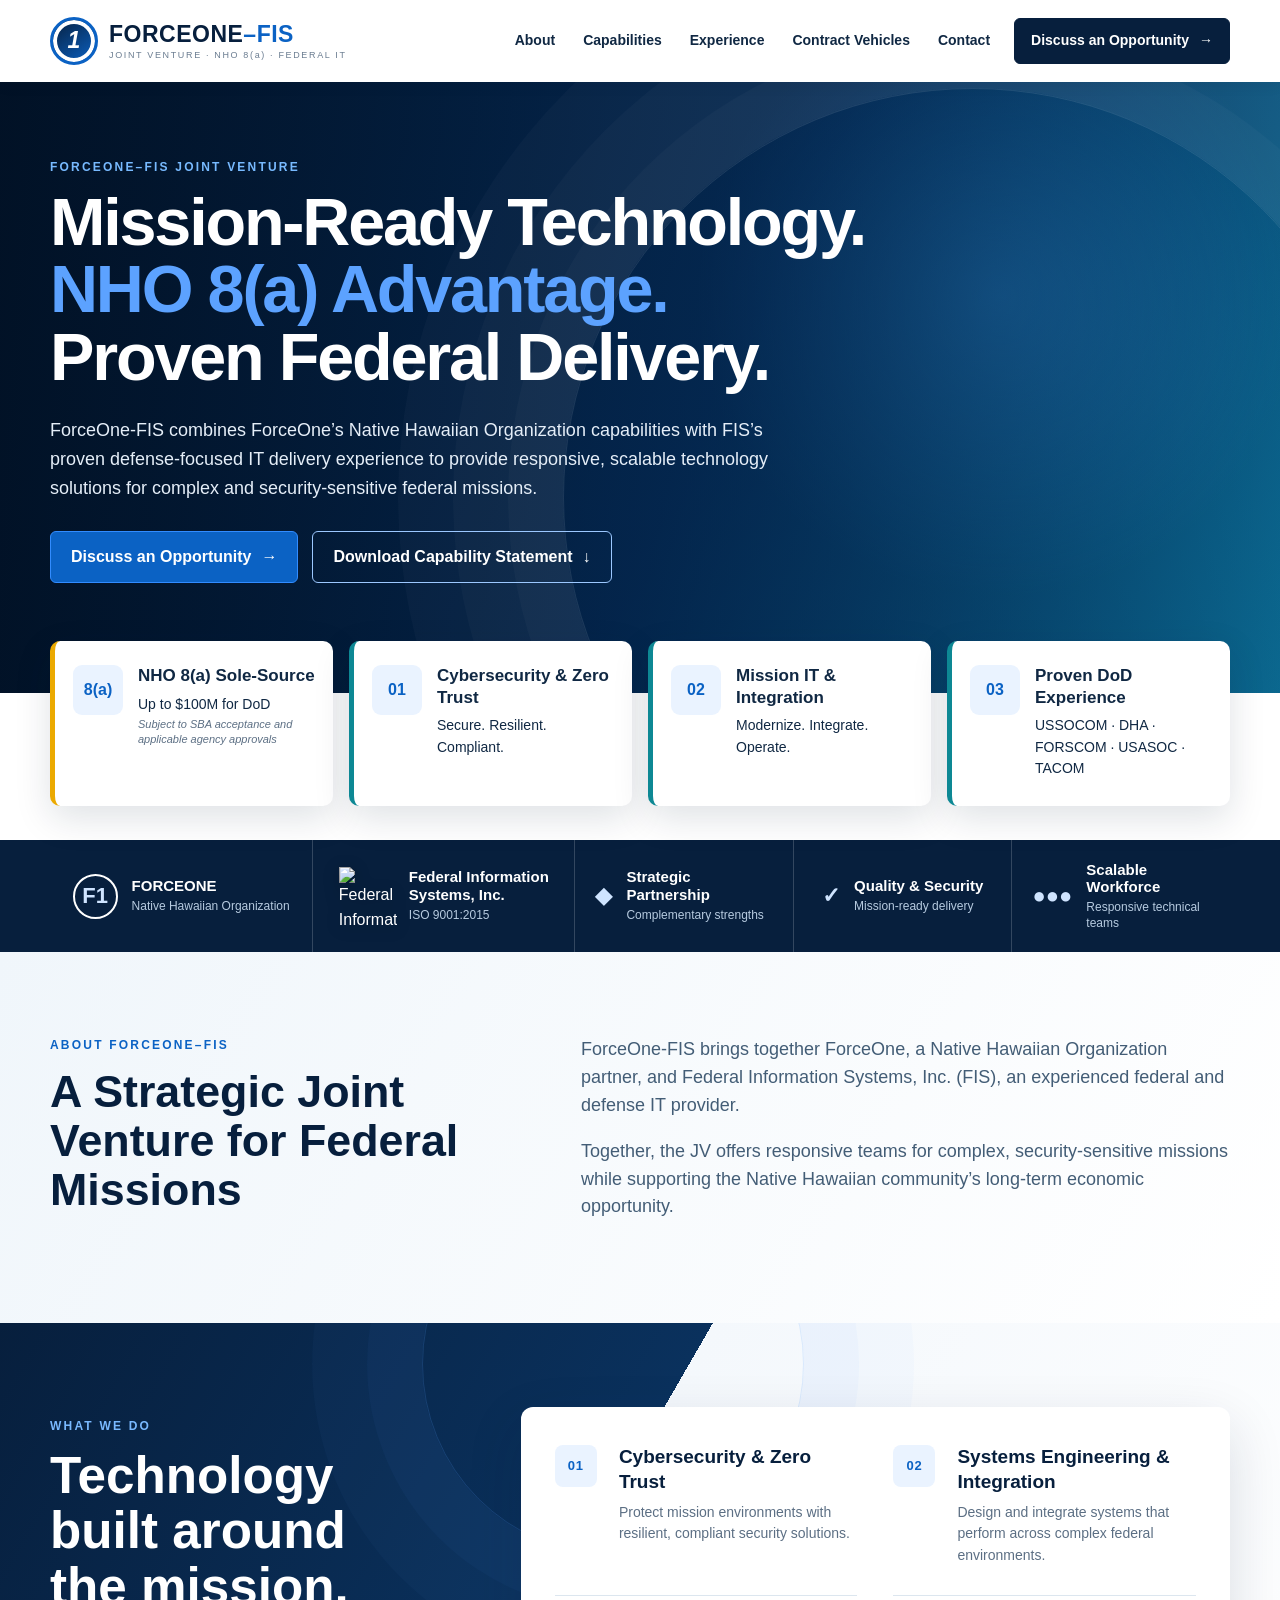
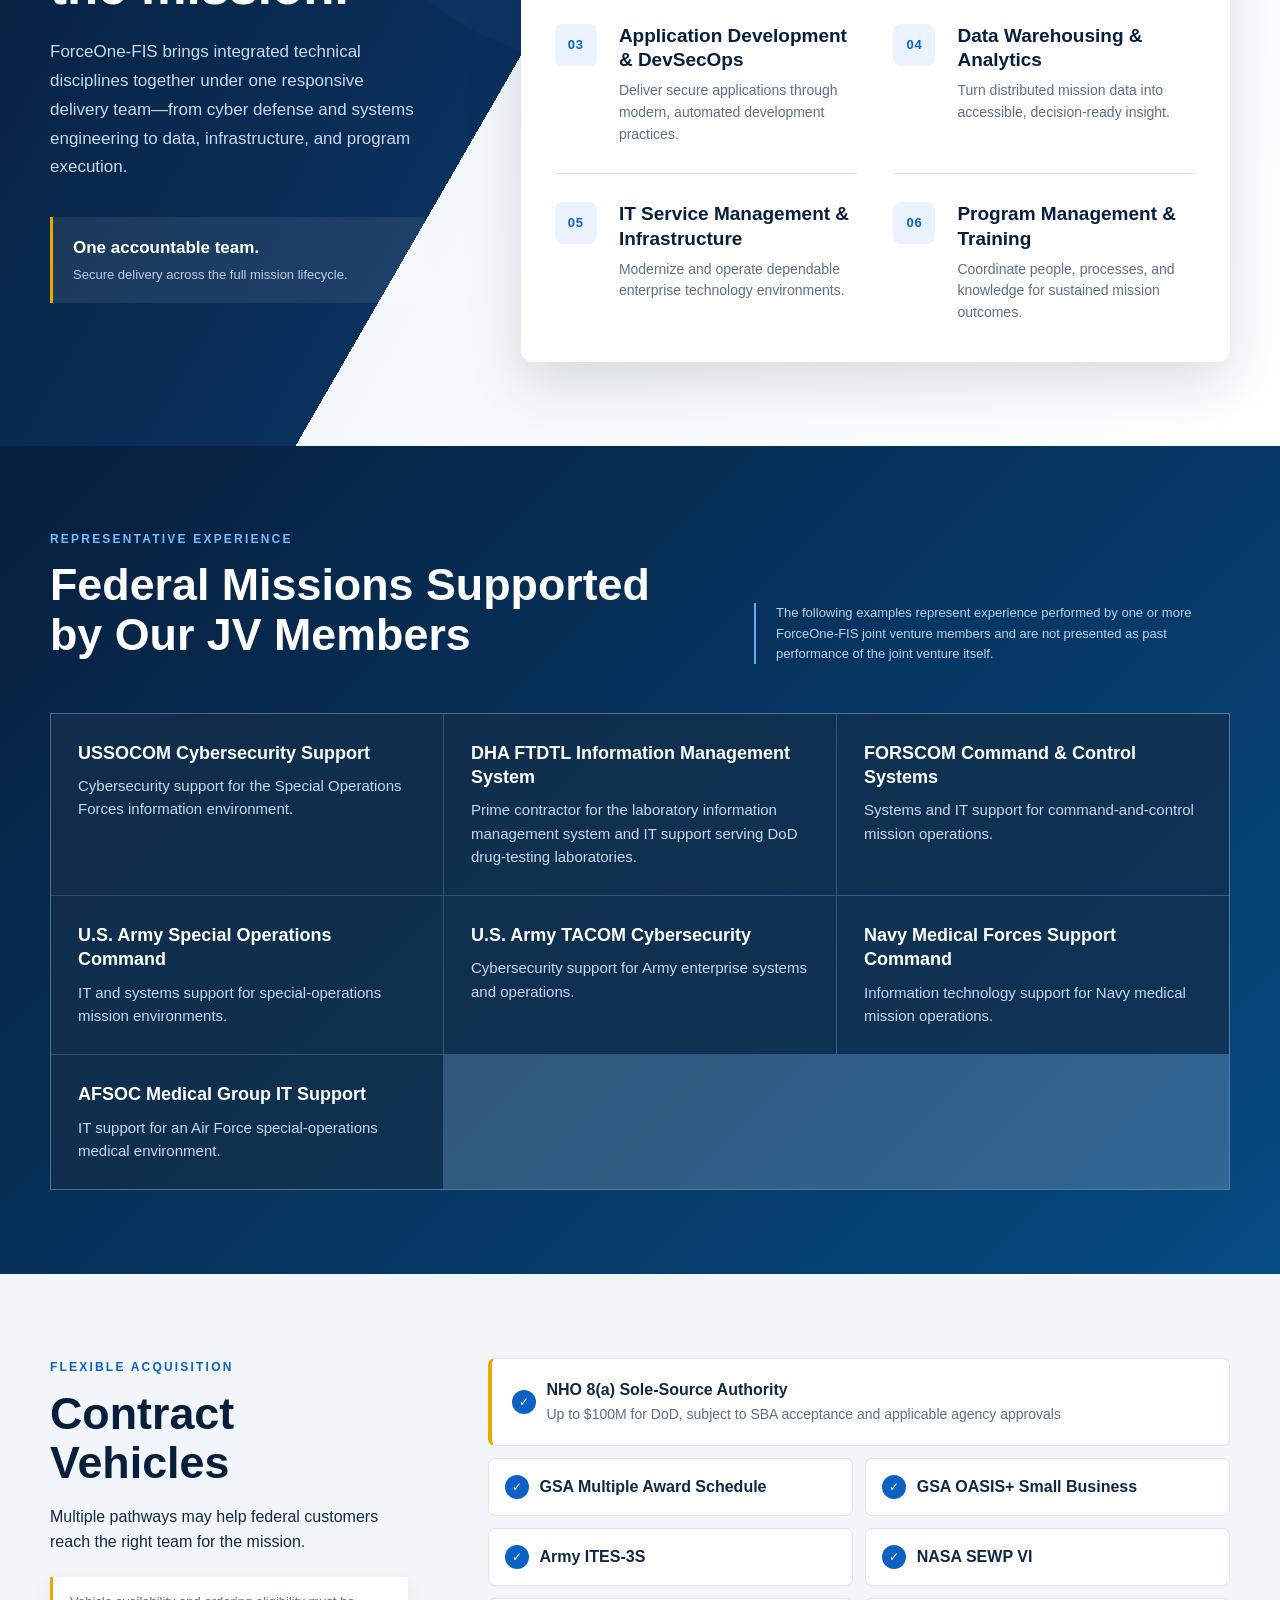
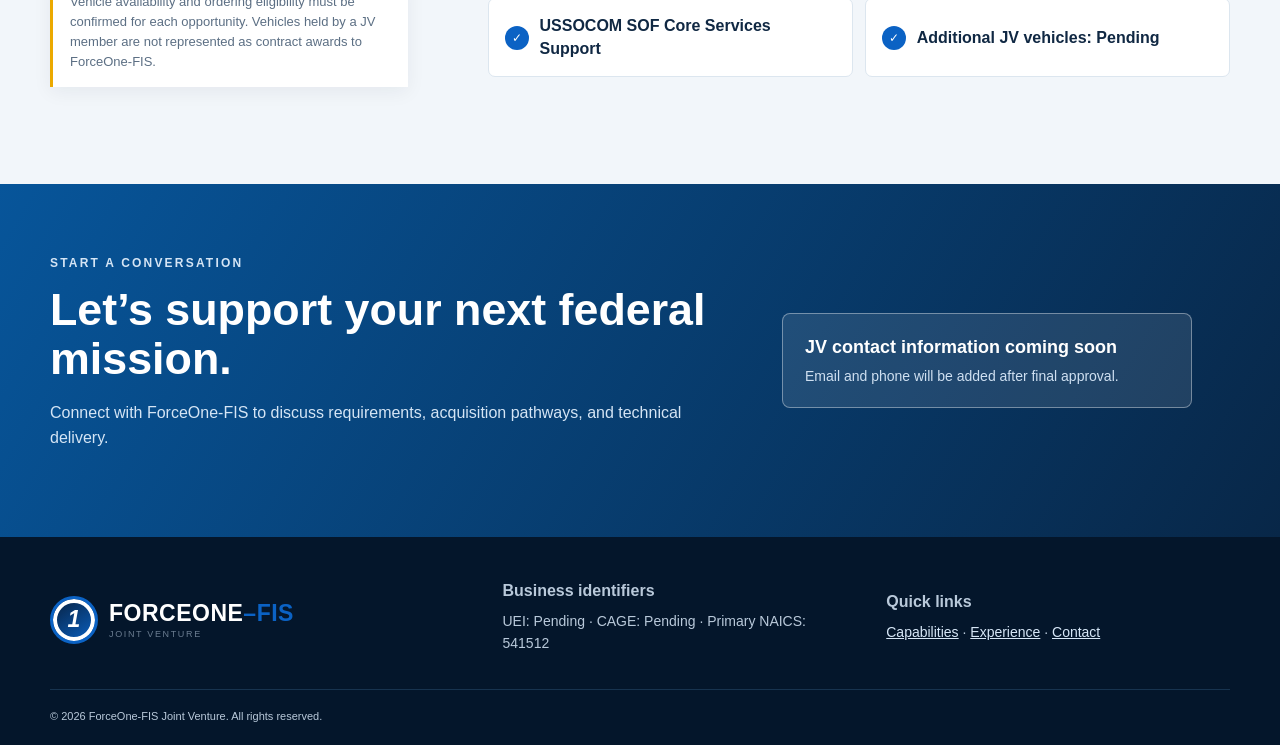
==== commit 3507fdbb: "Add official FIS logo to credentials strip" ====
--- a/index.html
+++ b/index.html
@@ -50,7 +50,7 @@
     <section class="credentials" aria-label="Partnership and credentials">
       <div class="container credentials-grid">
         <div class="credential partner"><span class="mini-mark">F1</span><p><strong>FORCEONE</strong><small>Native Hawaiian Organization</small></p></div>
-        <div class="credential partner"><span class="fis-wordmark">FIS</span><p><strong>Federal Information<br>Systems, Inc.</strong><small>ISO 9001:2015</small></p></div>
+        <div class="credential partner fis-credential"><img class="fis-logo" src="assets/fis-logo.png" alt="Federal Information Systems logo"><p><strong>Federal Information<br>Systems, Inc.</strong><small>ISO 9001:2015</small></p></div>
         <div class="credential"><span>◆</span><p><strong>Strategic Partnership</strong><small>Complementary strengths</small></p></div>
         <div class="credential"><span>✓</span><p><strong>Quality &amp; Security</strong><small>Mission-ready delivery</small></p></div>
         <div class="credential"><span>●●●</span><p><strong>Scalable Workforce</strong><small>Responsive technical teams</small></p></div>
--- a/styles.css
+++ b/styles.css
@@ -20,6 +20,7 @@
 .error-page{min-height:100vh;display:grid;place-items:center;padding:30px;background:radial-gradient(circle at 78% 25%,rgba(58,151,230,.25),transparent 28%),linear-gradient(135deg,#edf4fa,#fff)}
 .error-card{width:min(620px,100%);padding:48px;border-radius:14px;background:#fff;box-shadow:var(--shadow)}
 .error-card .brand{margin-bottom:44px}.error-card h1{font-size:clamp(36px,6vw,54px);line-height:1.08;color:var(--navy);margin-bottom:16px}.error-card>p:not(.eyebrow){font-size:18px;color:var(--muted);margin-bottom:28px}
+.fis-credential{gap:12px}.fis-logo{width:58px;height:58px;object-fit:contain;filter:drop-shadow(0 3px 8px rgba(0,0,0,.22))}.fis-credential p{min-width:0}
 
 /* Capability section redesign */
 .capabilities{position:relative;overflow:hidden;background:linear-gradient(120deg,#071f3d 0%,#0a315d 42%,#f4f8fc 42%,#fff 100%)}
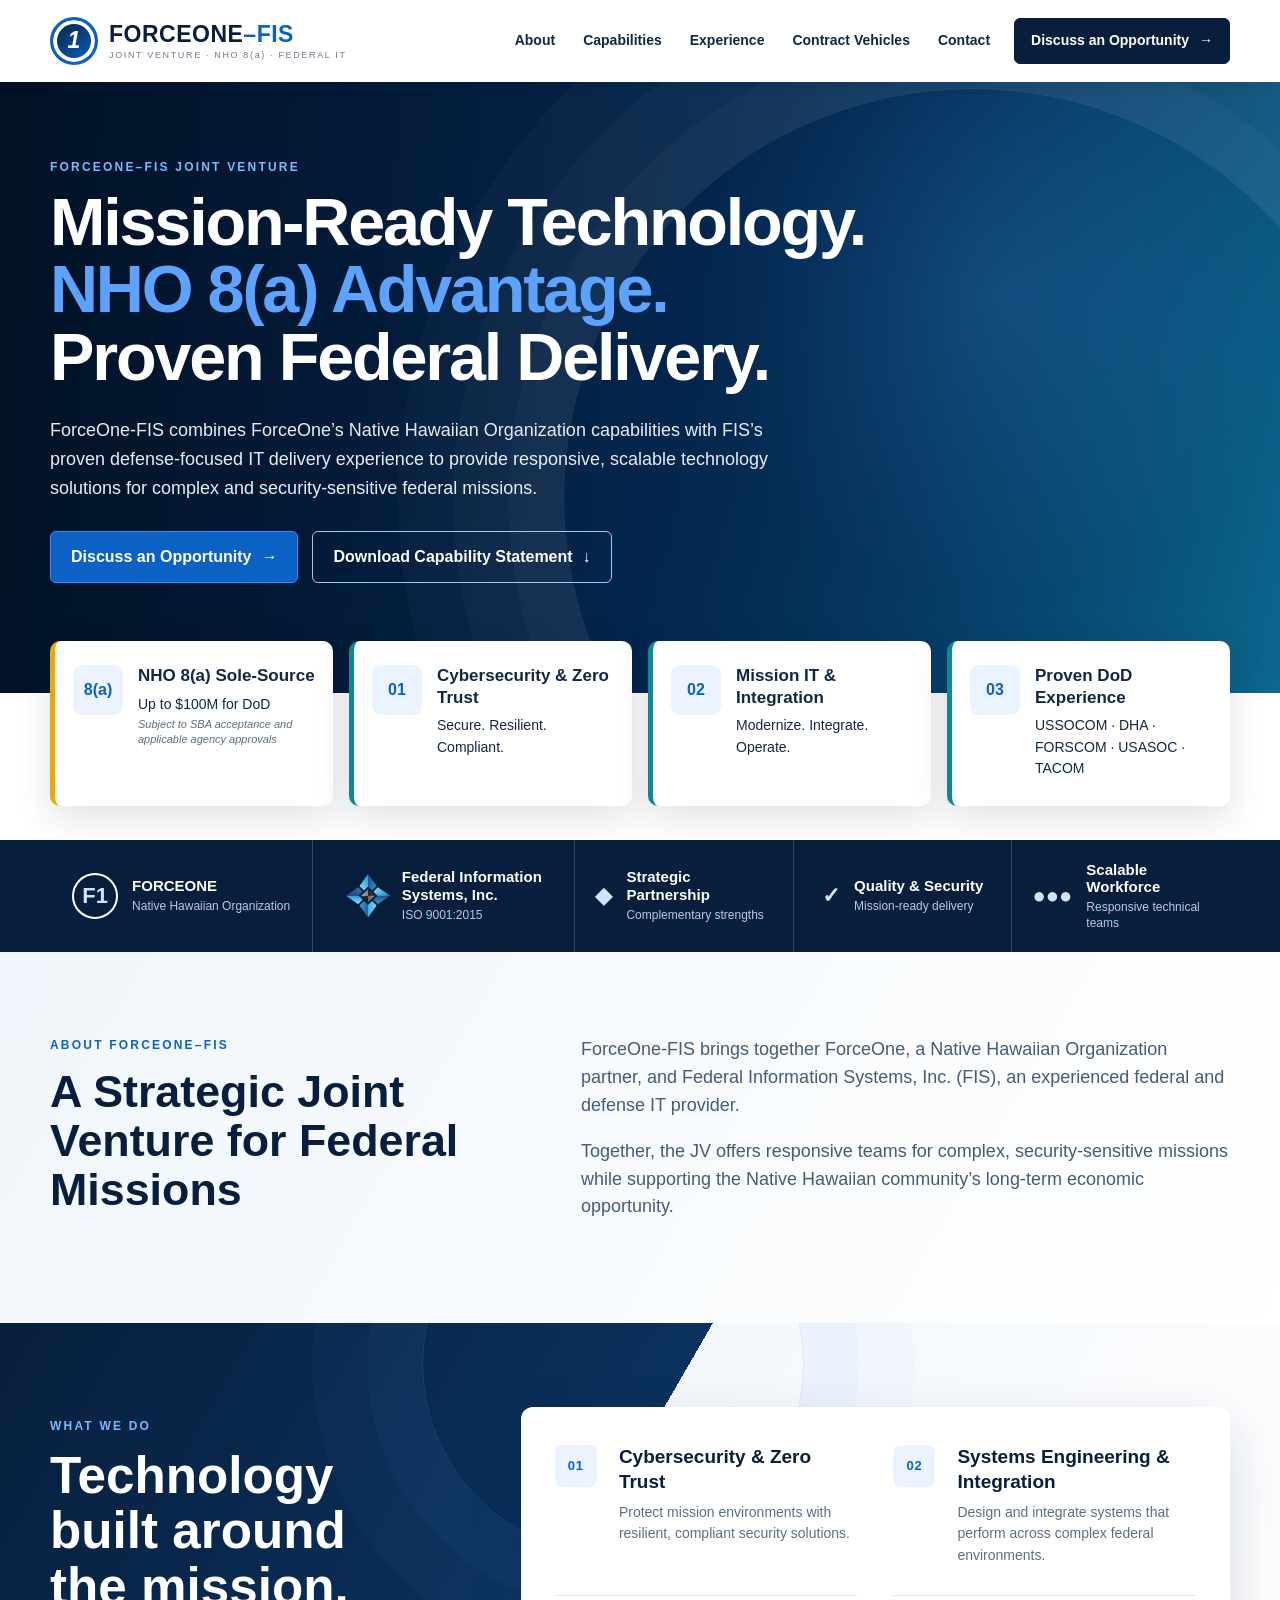
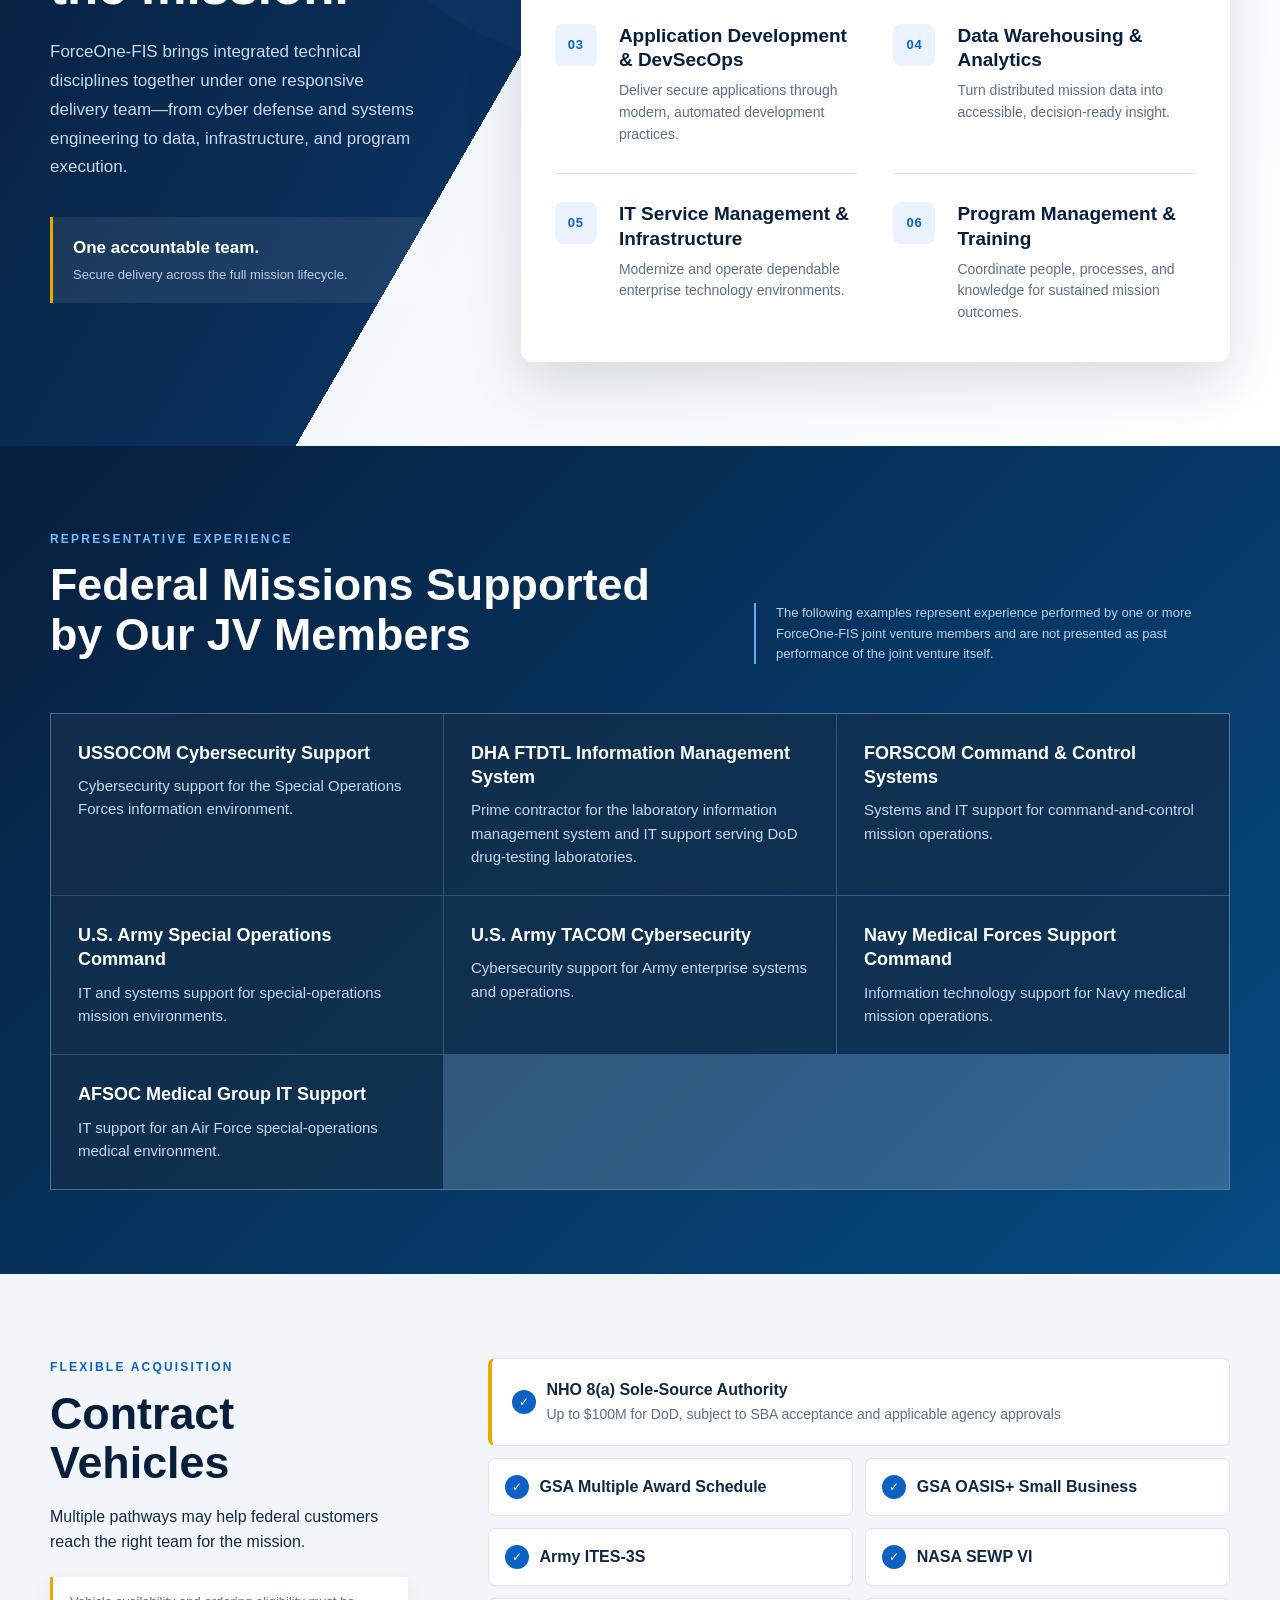
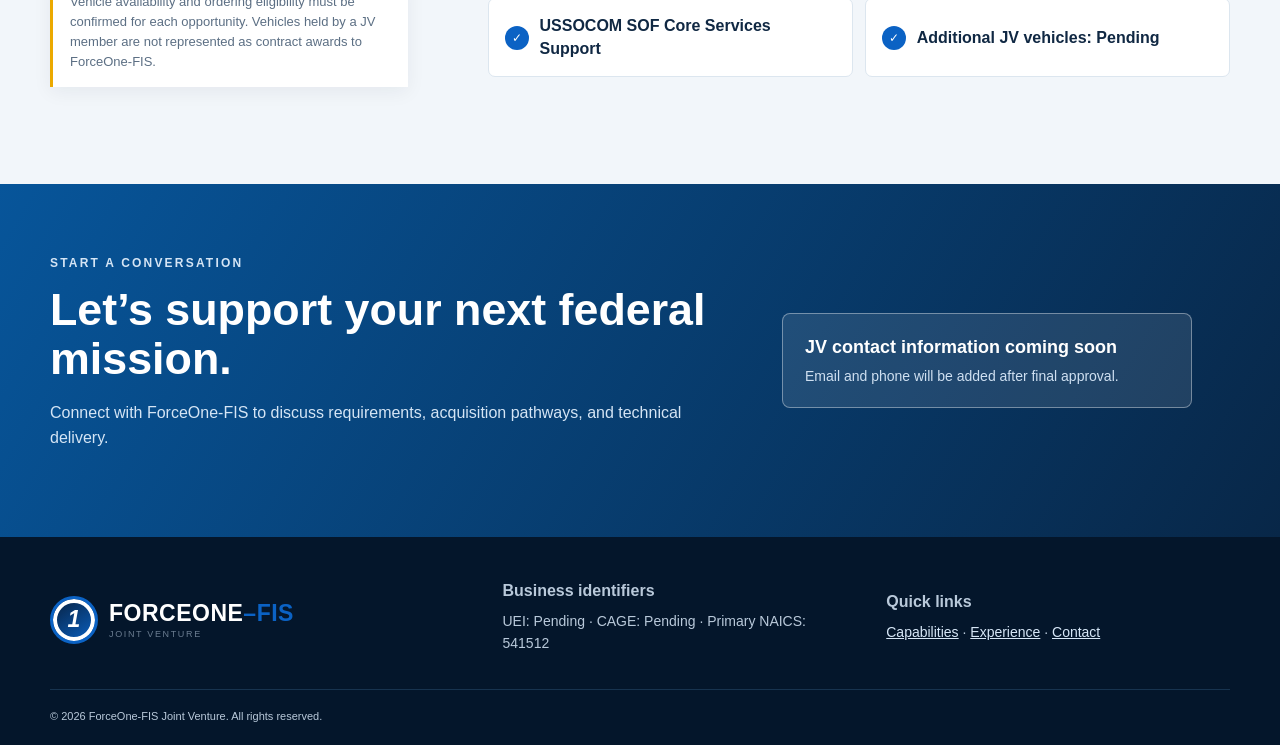
==== commit 83b6bae8: "Refresh logo sizing stylesheet" ====
--- a/index.html
+++ b/index.html
@@ -6,7 +6,7 @@
   <meta name="description" content="ForceOne-FIS delivers mission-ready technology solutions with NHO 8(a) advantages and proven federal IT experience.">
   <meta name="theme-color" content="#071f3d">
   <title>ForceOne-FIS | Mission-Ready Federal Technology</title>
-  <link rel="stylesheet" href="styles.css">
+  <link rel="stylesheet" href="styles.css?v=20260822b">
 </head>
 <body>
   <a class="skip-link" href="#main">Skip to content</a>
--- a/styles.css
+++ b/styles.css
@@ -20,7 +20,8 @@
 .error-page{min-height:100vh;display:grid;place-items:center;padding:30px;background:radial-gradient(circle at 78% 25%,rgba(58,151,230,.25),transparent 28%),linear-gradient(135deg,#edf4fa,#fff)}
 .error-card{width:min(620px,100%);padding:48px;border-radius:14px;background:#fff;box-shadow:var(--shadow)}
 .error-card .brand{margin-bottom:44px}.error-card h1{font-size:clamp(36px,6vw,54px);line-height:1.08;color:var(--navy);margin-bottom:16px}.error-card>p:not(.eyebrow){font-size:18px;color:var(--muted);margin-bottom:28px}
-.fis-credential{gap:12px}.fis-logo{width:58px;height:58px;object-fit:contain;filter:drop-shadow(0 3px 8px rgba(0,0,0,.22))}.fis-credential p{min-width:0}
+.fis-credential{gap:12px}.fis-logo{width:44px;height:44px;object-fit:contain;filter:drop-shadow(0 2px 5px rgba(0,0,0,.16))}.fis-credential p{min-width:0}
+.mini-mark{width:46px;height:46px;min-width:46px;flex:0 0 46px;aspect-ratio:1;border-radius:50%;line-height:1;padding:0}
 
 /* Capability section redesign */
 .capabilities{position:relative;overflow:hidden;background:linear-gradient(120deg,#071f3d 0%,#0a315d 42%,#f4f8fc 42%,#fff 100%)}
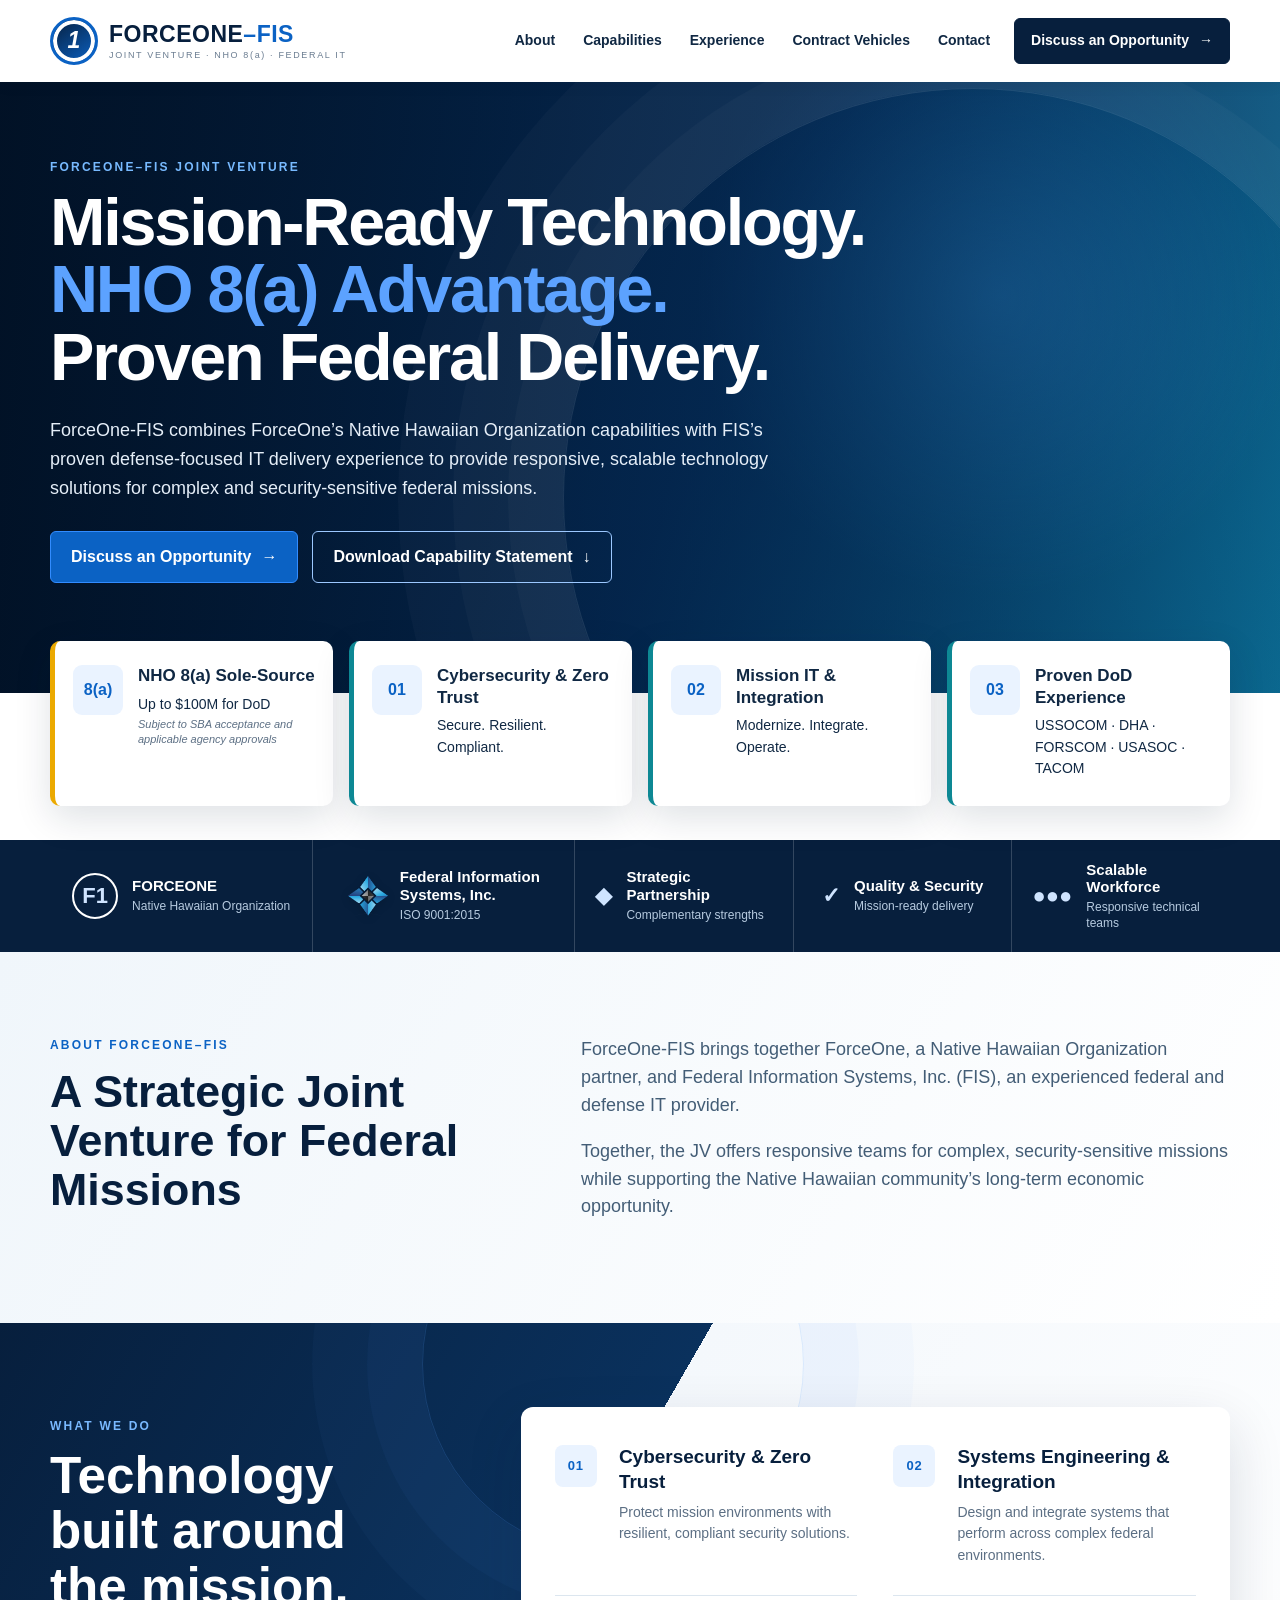
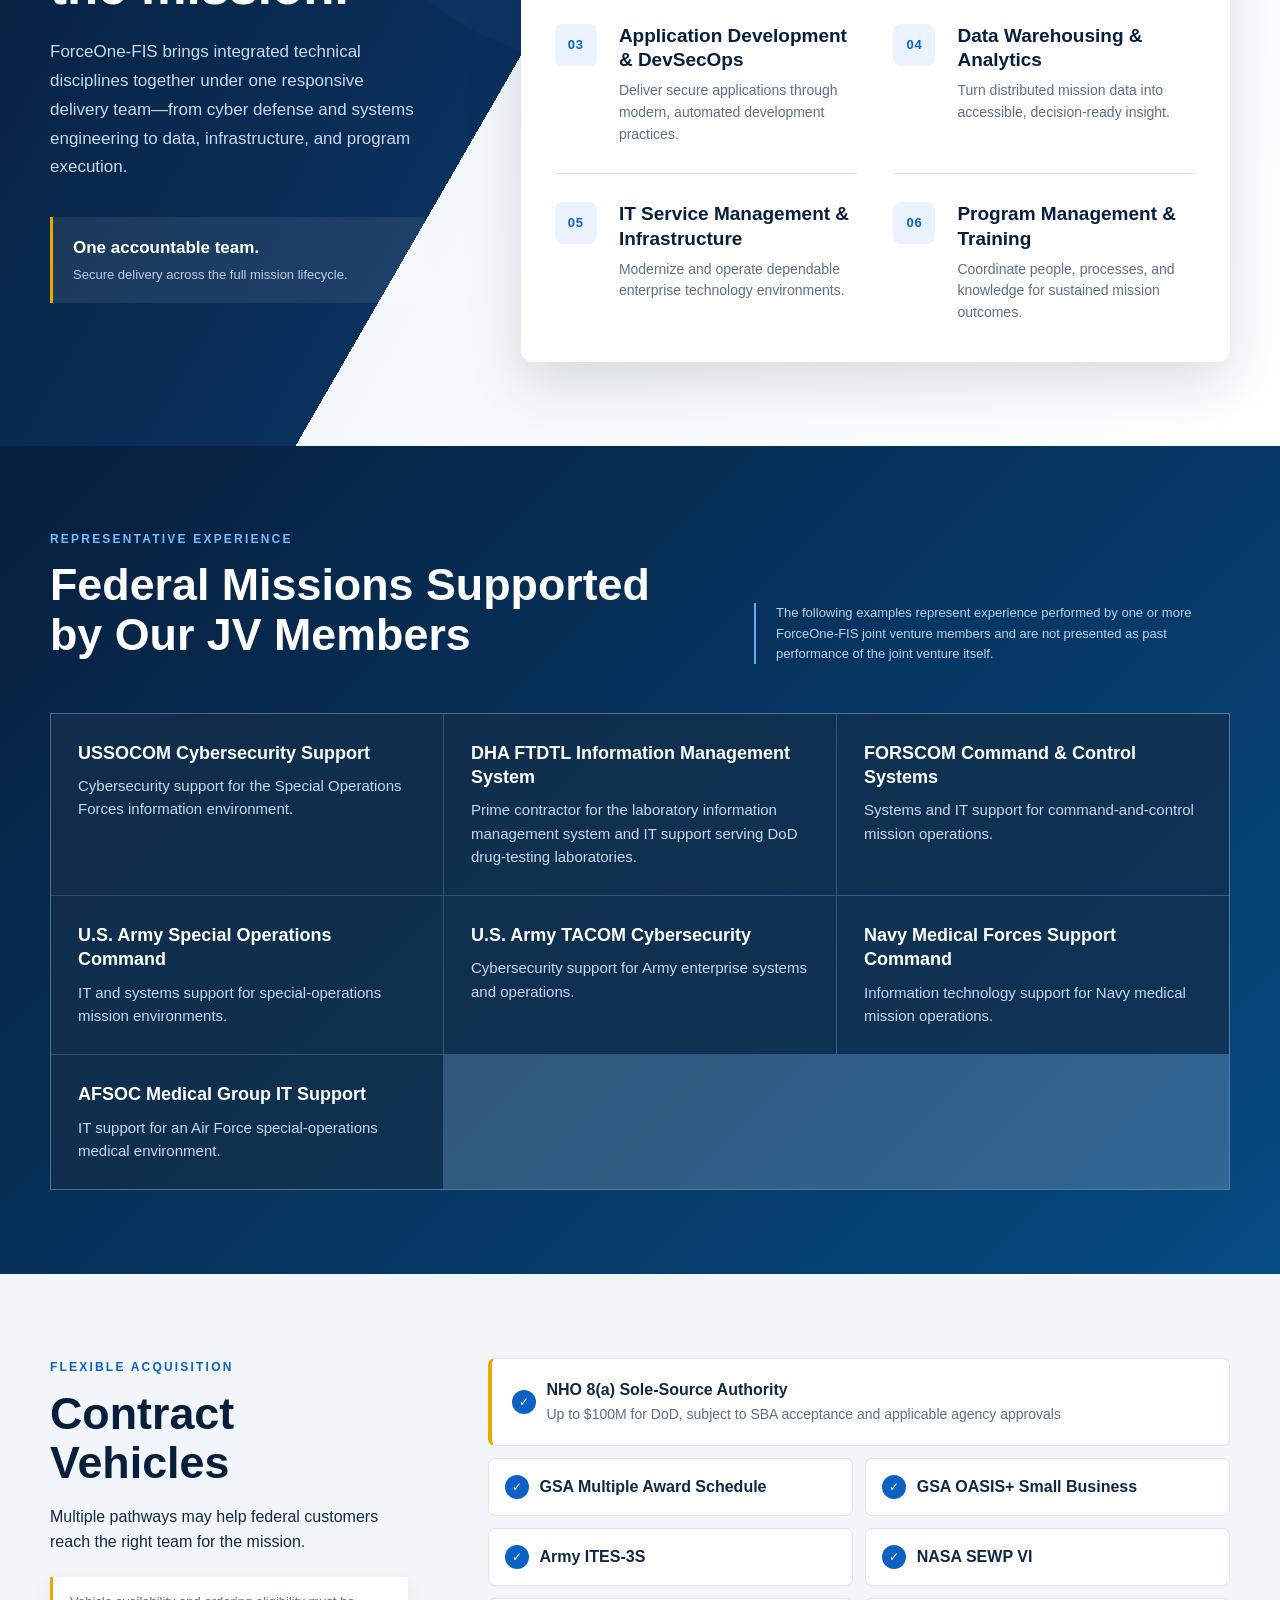
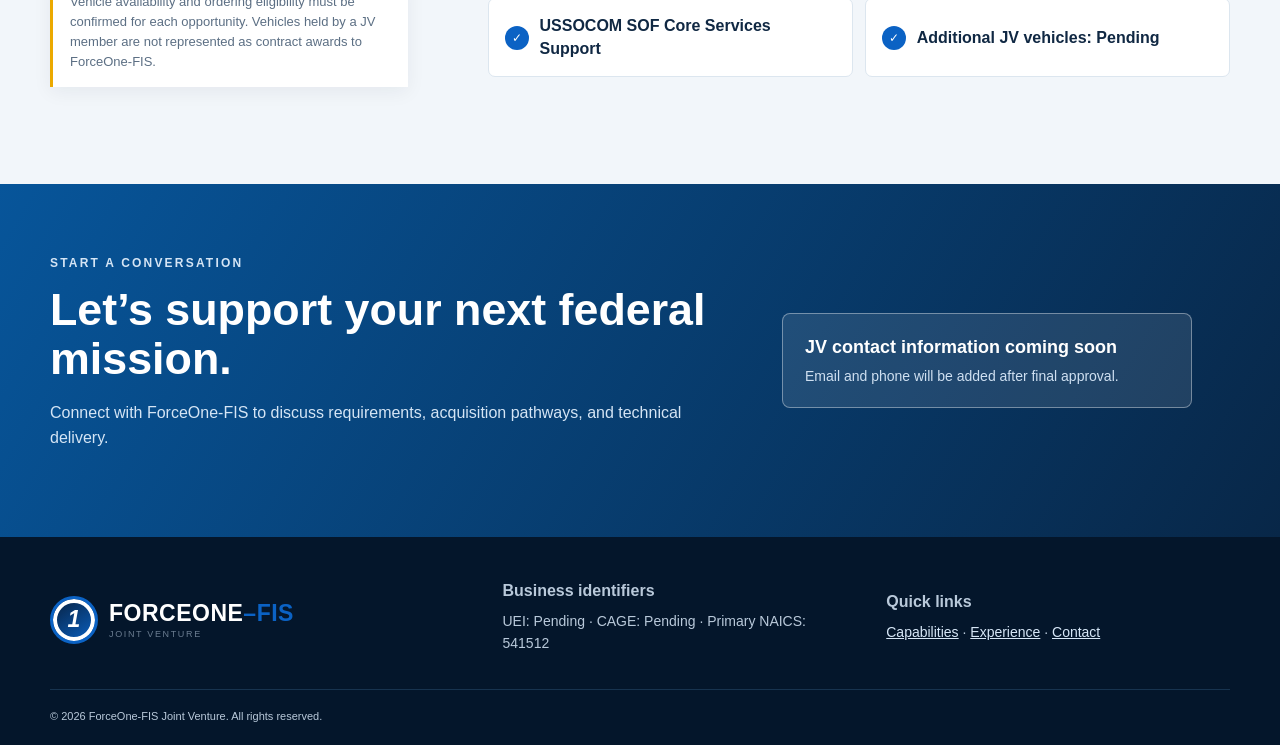
==== commit 828346f5: "Lock FIS logo dimensions on all screen sizes" ====
--- a/index.html
+++ b/index.html
@@ -6,7 +6,7 @@
   <meta name="description" content="ForceOne-FIS delivers mission-ready technology solutions with NHO 8(a) advantages and proven federal IT experience.">
   <meta name="theme-color" content="#071f3d">
   <title>ForceOne-FIS | Mission-Ready Federal Technology</title>
-  <link rel="stylesheet" href="styles.css?v=20260822b">
+  <link rel="stylesheet" href="styles.css?v=20260822c">
 </head>
 <body>
   <a class="skip-link" href="#main">Skip to content</a>
@@ -50,7 +50,7 @@
     <section class="credentials" aria-label="Partnership and credentials">
       <div class="container credentials-grid">
         <div class="credential partner"><span class="mini-mark">F1</span><p><strong>FORCEONE</strong><small>Native Hawaiian Organization</small></p></div>
-        <div class="credential partner fis-credential"><img class="fis-logo" src="assets/fis-logo.png" alt="Federal Information Systems logo"><p><strong>Federal Information<br>Systems, Inc.</strong><small>ISO 9001:2015</small></p></div>
+        <div class="credential partner fis-credential"><img class="fis-logo" src="assets/fis-logo.png" alt="Federal Information Systems logo" width="40" height="40"><p><strong>Federal Information<br>Systems, Inc.</strong><small>ISO 9001:2015</small></p></div>
         <div class="credential"><span>◆</span><p><strong>Strategic Partnership</strong><small>Complementary strengths</small></p></div>
         <div class="credential"><span>✓</span><p><strong>Quality &amp; Security</strong><small>Mission-ready delivery</small></p></div>
         <div class="credential"><span>●●●</span><p><strong>Scalable Workforce</strong><small>Responsive technical teams</small></p></div>
--- a/styles.css
+++ b/styles.css
@@ -20,7 +20,7 @@
 .error-page{min-height:100vh;display:grid;place-items:center;padding:30px;background:radial-gradient(circle at 78% 25%,rgba(58,151,230,.25),transparent 28%),linear-gradient(135deg,#edf4fa,#fff)}
 .error-card{width:min(620px,100%);padding:48px;border-radius:14px;background:#fff;box-shadow:var(--shadow)}
 .error-card .brand{margin-bottom:44px}.error-card h1{font-size:clamp(36px,6vw,54px);line-height:1.08;color:var(--navy);margin-bottom:16px}.error-card>p:not(.eyebrow){font-size:18px;color:var(--muted);margin-bottom:28px}
-.fis-credential{gap:12px}.fis-logo{width:44px;height:44px;object-fit:contain;filter:drop-shadow(0 2px 5px rgba(0,0,0,.16))}.fis-credential p{min-width:0}
+.fis-credential{gap:12px}.credential img.fis-logo{display:block;width:40px!important;height:40px!important;min-width:40px;max-width:40px;object-fit:contain;filter:drop-shadow(0 2px 5px rgba(0,0,0,.16))}.fis-credential p{min-width:0}
 .mini-mark{width:46px;height:46px;min-width:46px;flex:0 0 46px;aspect-ratio:1;border-radius:50%;line-height:1;padding:0}
 
 /* Capability section redesign */
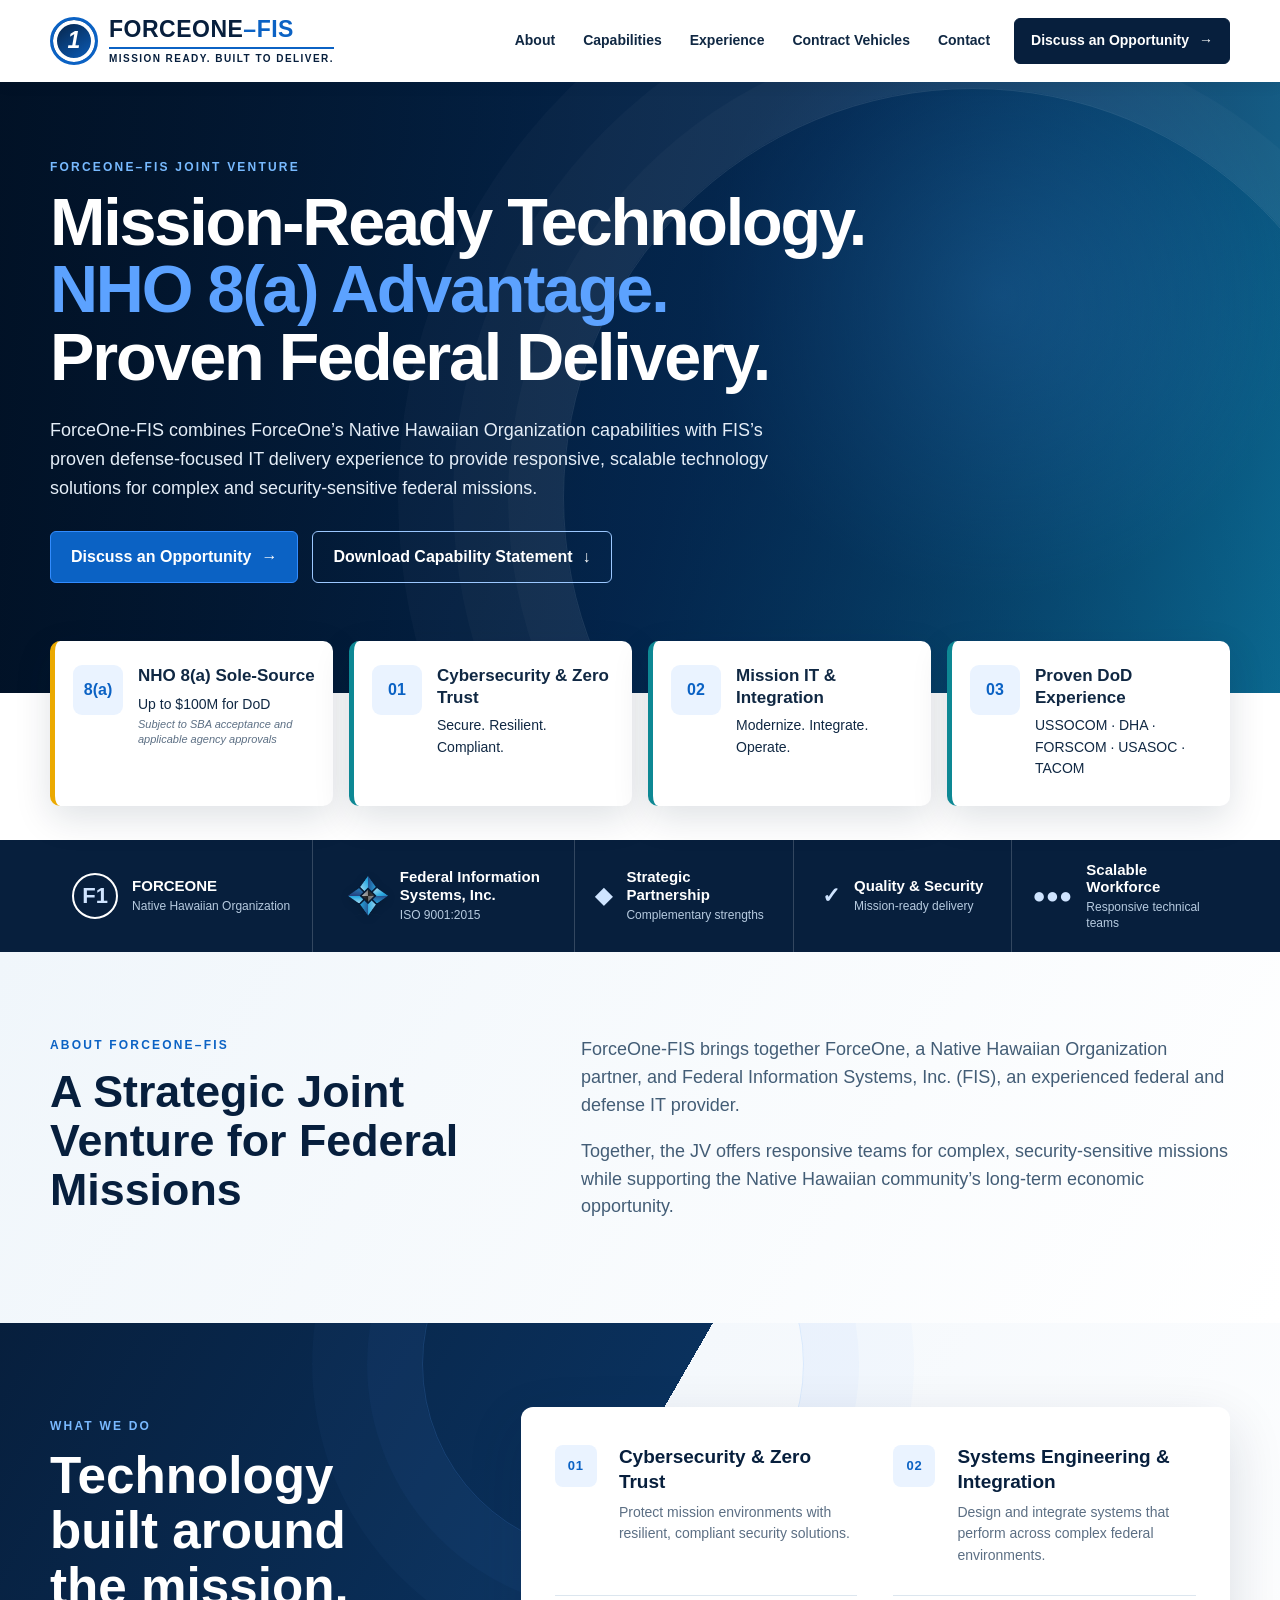
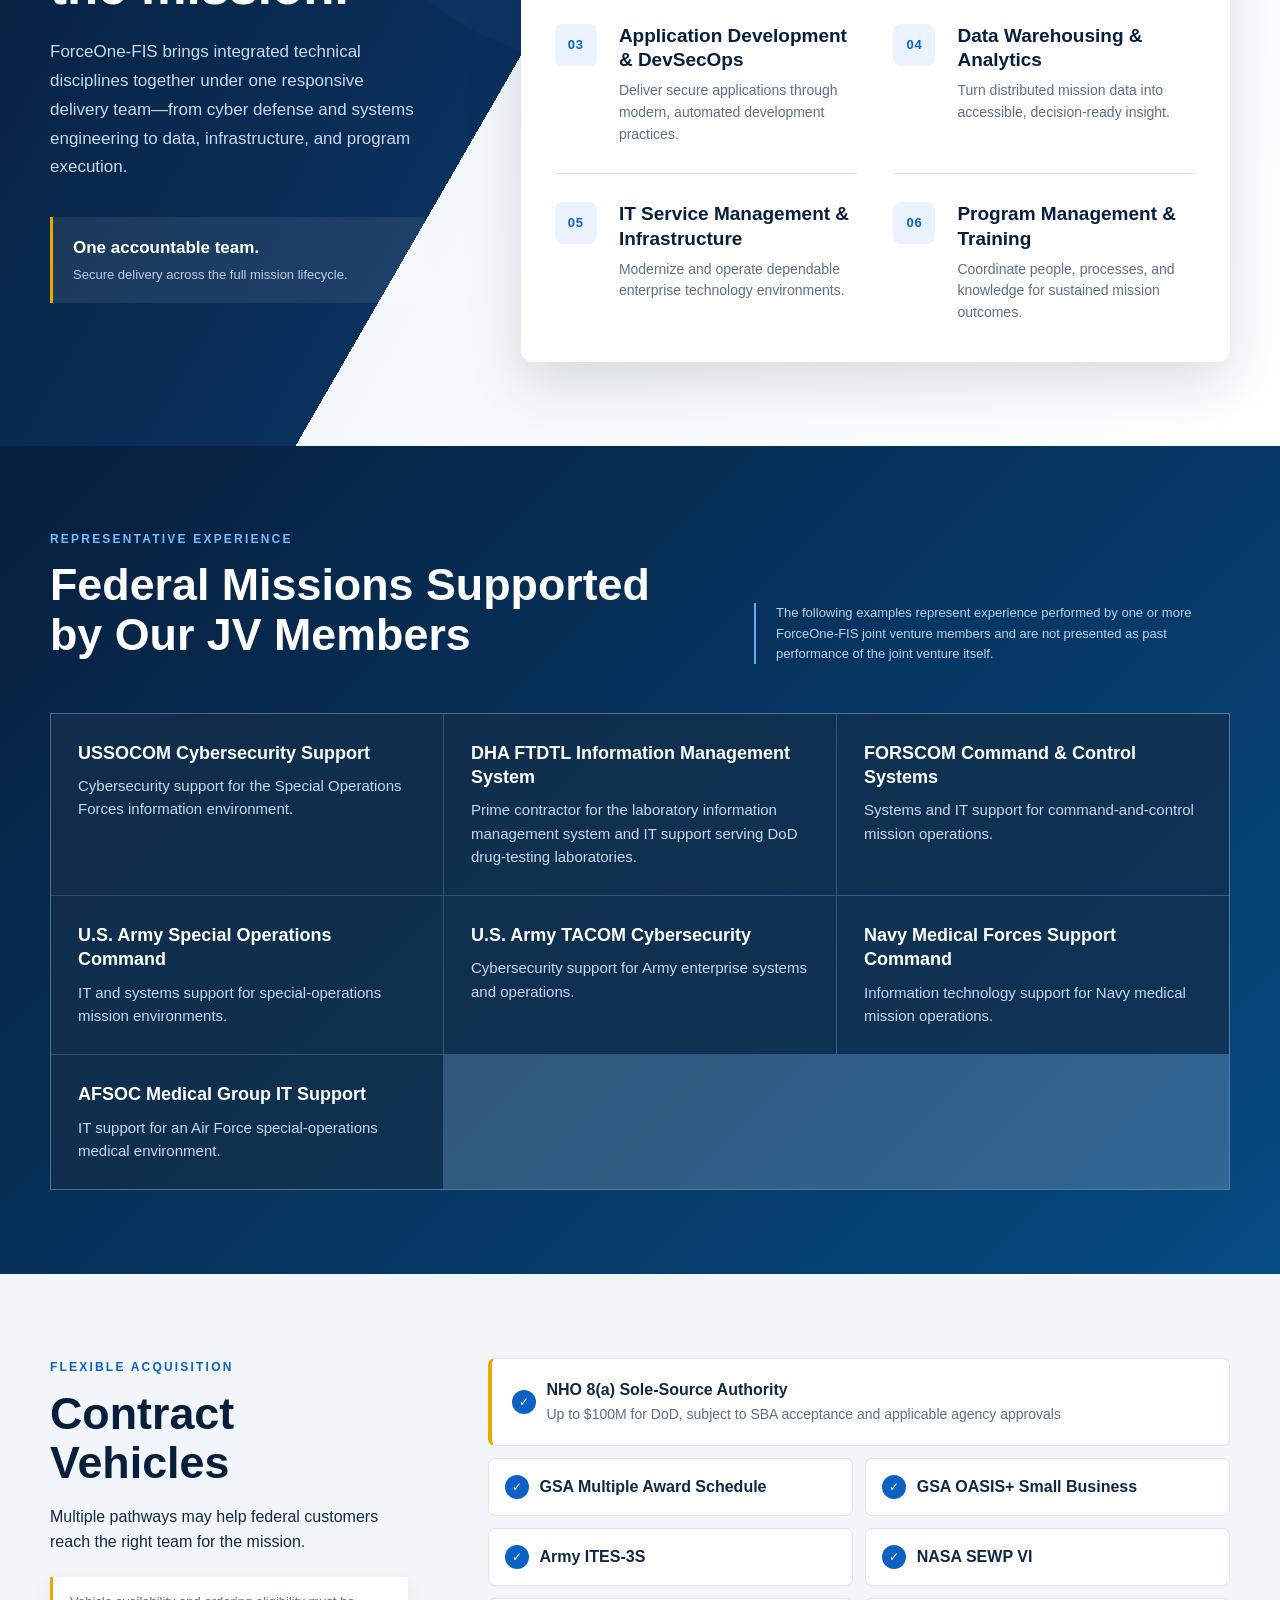
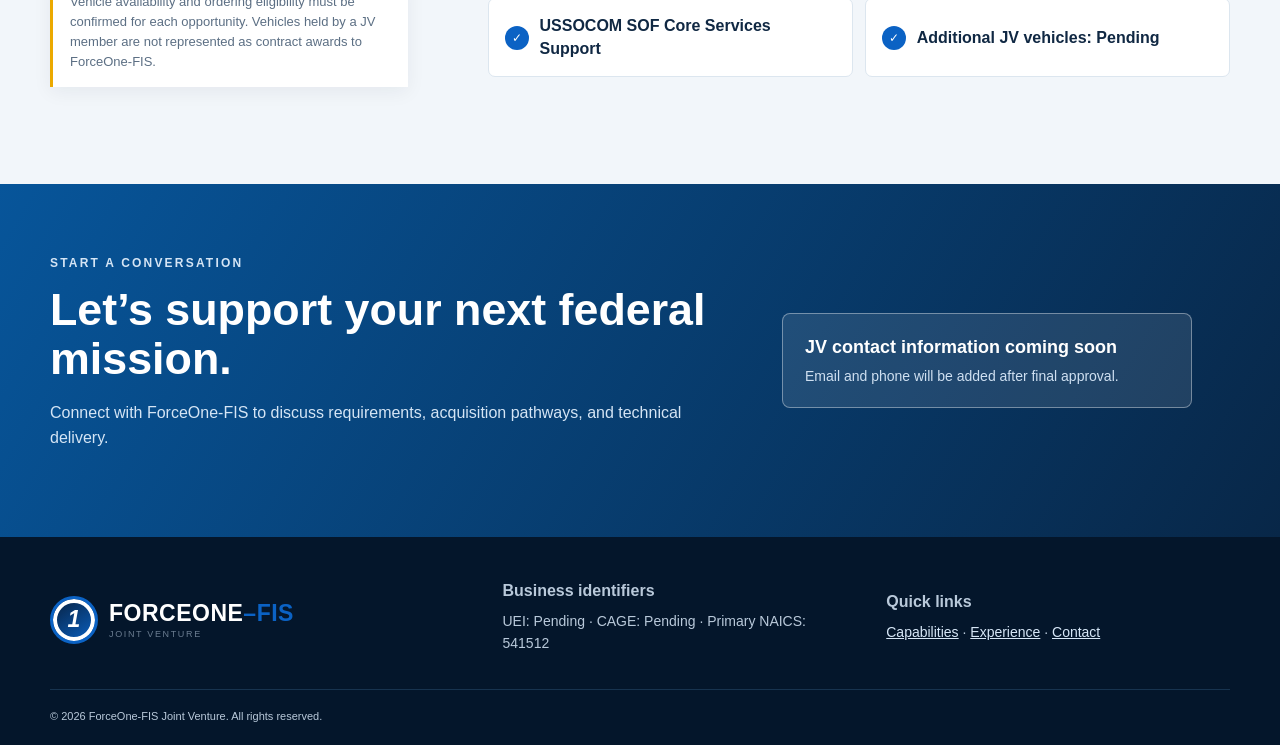
==== commit 48a22f7e: "Update ForceOne-FIS logo tagline" ====
--- a/index.html
+++ b/index.html
@@ -6,7 +6,7 @@
   <meta name="description" content="ForceOne-FIS delivers mission-ready technology solutions with NHO 8(a) advantages and proven federal IT experience.">
   <meta name="theme-color" content="#071f3d">
   <title>ForceOne-FIS | Mission-Ready Federal Technology</title>
-  <link rel="stylesheet" href="styles.css?v=20260822c">
+  <link rel="stylesheet" href="styles.css?v=20260822l">
 </head>
 <body>
   <a class="skip-link" href="#main">Skip to content</a>
@@ -14,7 +14,7 @@
     <div class="container nav-wrap">
       <a class="brand" href="#top" aria-label="ForceOne-FIS home">
         <span class="brand-mark" aria-hidden="true"><span>1</span></span>
-        <span class="brand-copy"><strong>FORCEONE<span>–FIS</span></strong><small>JOINT VENTURE · NHO 8(a) · FEDERAL IT</small></span>
+        <span class="brand-copy"><strong>FORCEONE<span>–FIS</span></strong><small>MISSION READY. BUILT TO DELIVER.</small></span>
       </a>
       <button class="nav-toggle" aria-expanded="false" aria-controls="site-nav">Menu</button>
       <nav id="site-nav" class="site-nav" aria-label="Primary navigation">
--- a/styles.css
+++ b/styles.css
@@ -33,3 +33,8 @@
 .capability-item{display:grid;grid-template-columns:48px 1fr;gap:16px;align-items:start;padding:28px 0;border-bottom:1px solid #dce6ef}.capability-item:nth-last-child(-n+2){border-bottom:0}.capability-number{width:42px;height:42px;display:grid;place-items:center;border-radius:8px;background:#eaf3ff;color:var(--blue);font-size:13px;font-weight:900;letter-spacing:.8px}.capability-item h3{font-size:19px;line-height:1.3;color:var(--navy);margin:0 0 7px}.capability-item p{font-size:14px;line-height:1.55;color:var(--muted);margin:0}
 @media(max-width:1000px){.capabilities{background:linear-gradient(180deg,#071f3d 0%,#0a315d 38%,#f4f8fc 38%,#fff 100%)}.capabilities-layout{grid-template-columns:1fr;gap:42px}.capabilities-intro{padding-right:0}.capabilities-intro>p:not(.eyebrow){max-width:720px}.capabilities-promise{max-width:520px}.capability-list{margin-top:5px}}
 @media(max-width:680px){.capability-list{grid-template-columns:1fr;padding:8px 22px}.capability-item:nth-last-child(2){border-bottom:1px solid #dce6ef}.capability-item{grid-template-columns:44px 1fr;gap:13px;padding:24px 0}.capability-item h3{font-size:18px}.capability-item p{font-size:15px}.capabilities-intro h2{font-size:36px}}
+
+/* Header tagline */
+.site-header .brand-copy small{font-size:10px;font-weight:800;letter-spacing:1.45px;color:var(--navy);text-align:center;border-top:2px solid var(--blue);padding-top:5px;margin-top:6px}
+@media(max-width:760px){.site-header .brand-copy small{font-size:8px;letter-spacing:1px;padding-top:4px;margin-top:4px}}
+@media(max-width:420px){.site-header .brand-copy small{display:block}}
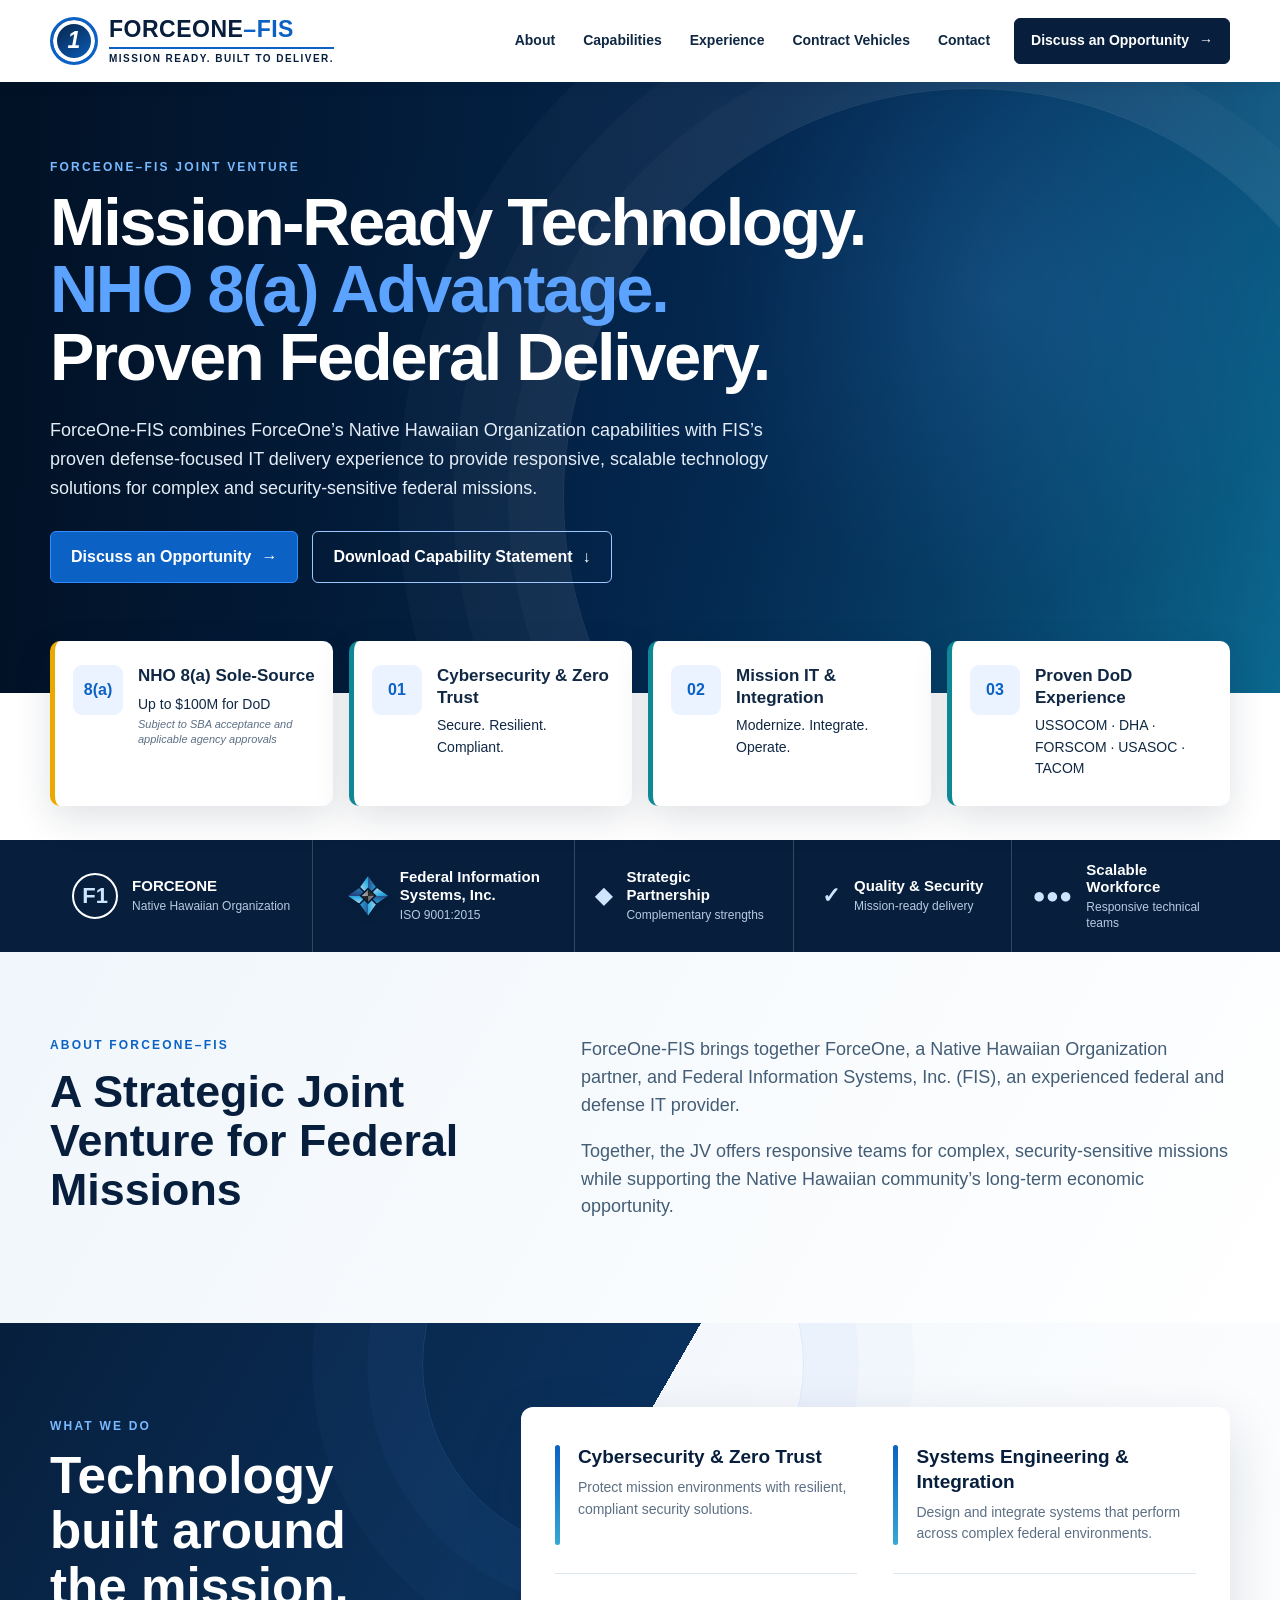
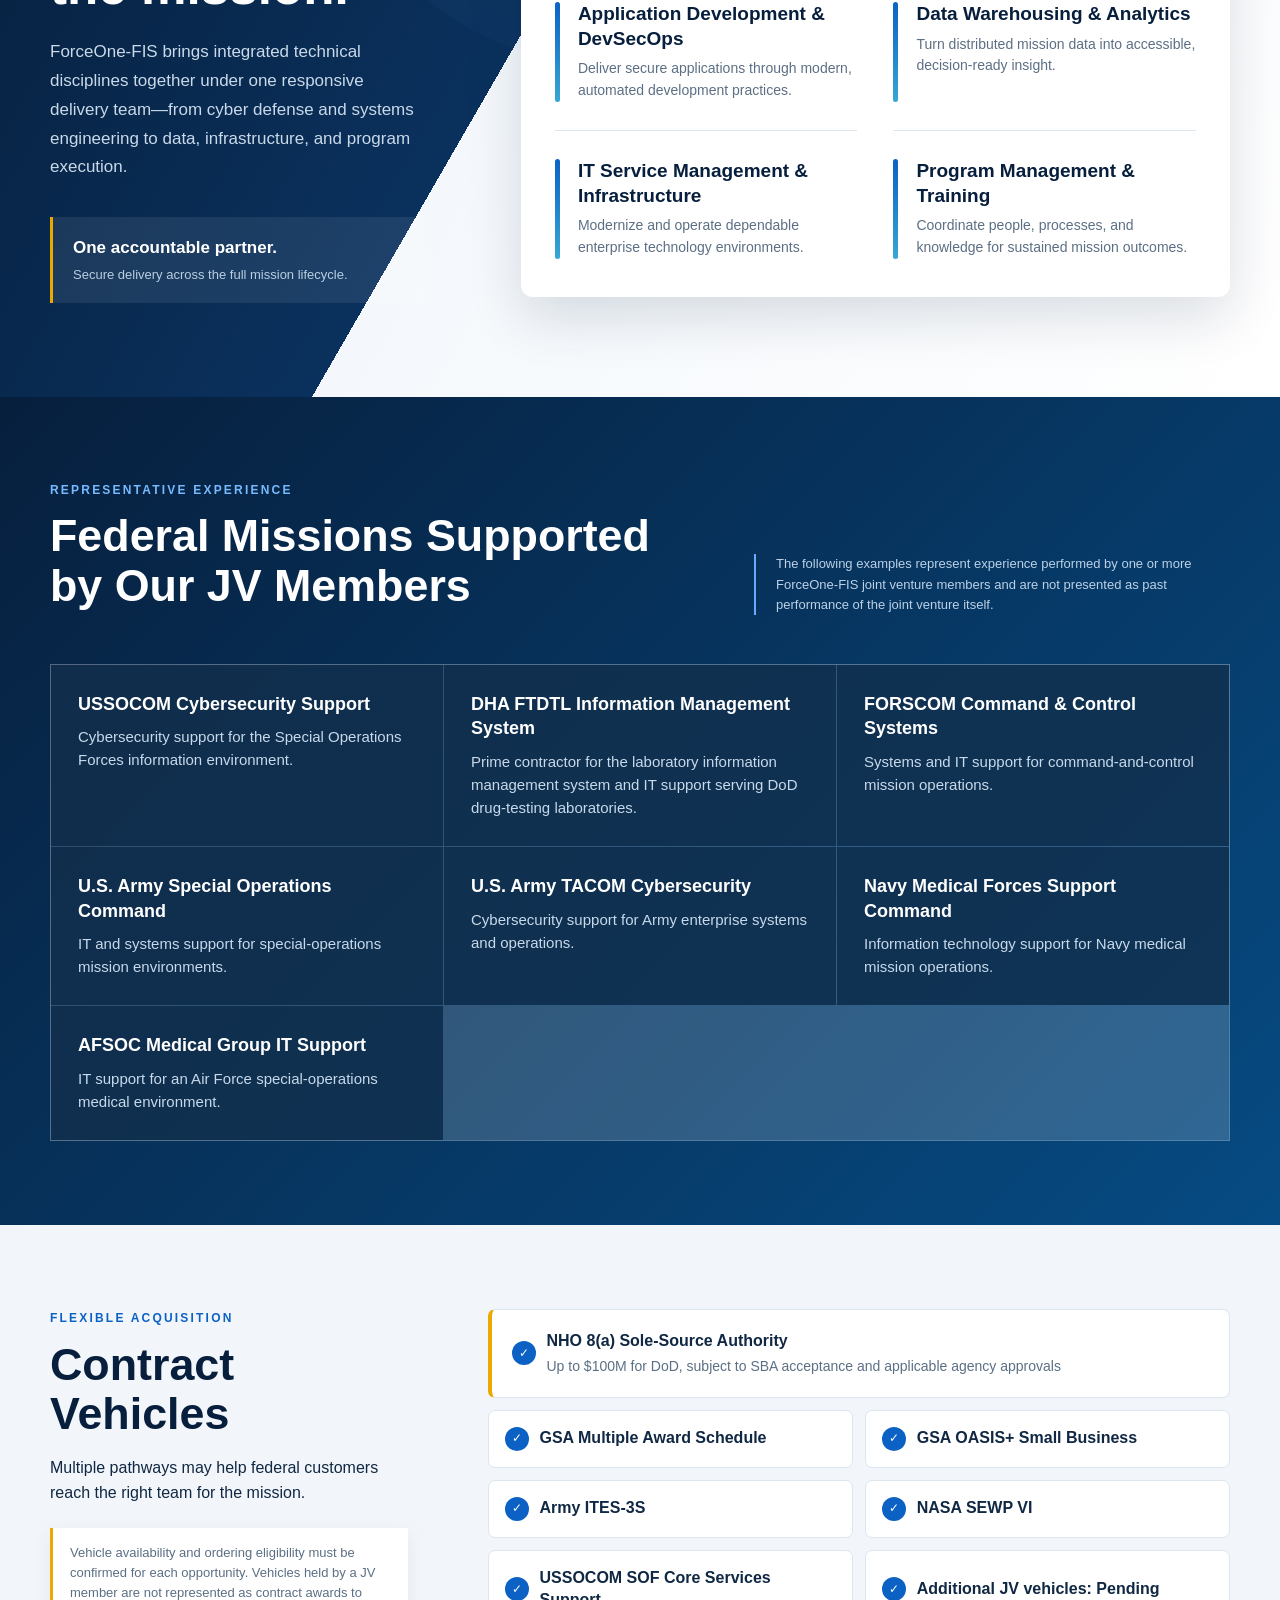
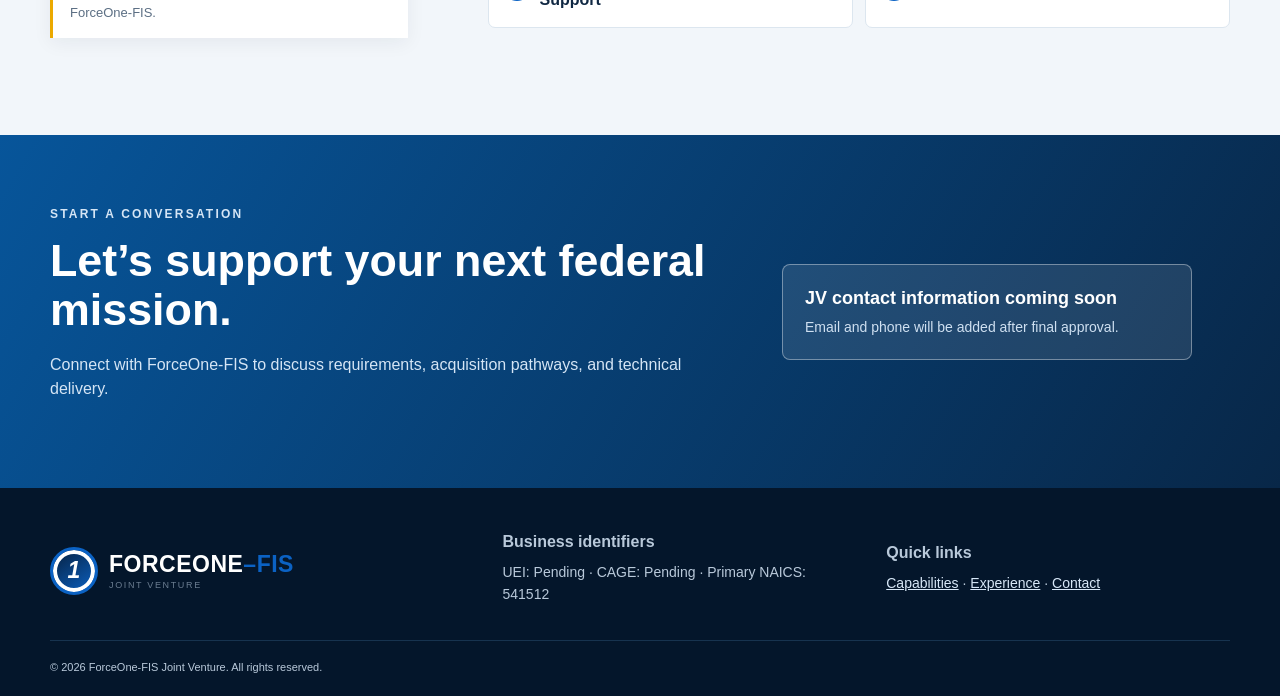
==== commit 6555bb18: "Refine capability section presentation" ====
--- a/index.html
+++ b/index.html
@@ -6,7 +6,7 @@
   <meta name="description" content="ForceOne-FIS delivers mission-ready technology solutions with NHO 8(a) advantages and proven federal IT experience.">
   <meta name="theme-color" content="#071f3d">
   <title>ForceOne-FIS | Mission-Ready Federal Technology</title>
-  <link rel="stylesheet" href="styles.css?v=20260822l">
+  <link rel="stylesheet" href="styles.css?v=20260822p">
 </head>
 <body>
   <a class="skip-link" href="#main">Skip to content</a>
@@ -76,7 +76,7 @@
           <p class="eyebrow">What We Do</p>
           <h2>Technology built around the mission.</h2>
           <p>ForceOne-FIS brings integrated technical disciplines together under one responsive delivery team—from cyber defense and systems engineering to data, infrastructure, and program execution.</p>
-          <div class="capabilities-promise"><strong>One accountable team.</strong><span>Secure delivery across the full mission lifecycle.</span></div>
+          <div class="capabilities-promise"><strong>One accountable partner.</strong><span>Secure delivery across the full mission lifecycle.</span></div>
         </div>
         <div class="capability-list">
           <article class="capability-item"><span class="capability-number">01</span><div><h3>Cybersecurity &amp; Zero Trust</h3><p>Protect mission environments with resilient, compliant security solutions.</p></div></article>
--- a/styles.css
+++ b/styles.css
@@ -38,3 +38,9 @@
 .site-header .brand-copy small{font-size:10px;font-weight:800;letter-spacing:1.45px;color:var(--navy);text-align:center;border-top:2px solid var(--blue);padding-top:5px;margin-top:6px}
 @media(max-width:760px){.site-header .brand-copy small{font-size:8px;letter-spacing:1px;padding-top:4px;margin-top:4px}}
 @media(max-width:420px){.site-header .brand-copy small{display:block}}
+
+/* Full-height capability accents replace non-sequential numbers */
+.capability-item{position:relative;grid-template-columns:1fr;padding-left:23px}
+.capability-item:before{content:"";position:absolute;display:block;left:0;top:28px;bottom:28px;width:5px;border-radius:3px;background:linear-gradient(180deg,var(--blue),#37a7d4)}
+.capability-number{display:none}
+@media(max-width:680px){.capability-item{grid-template-columns:1fr;padding-left:19px}.capability-item:before{top:24px;bottom:24px;width:4px}}
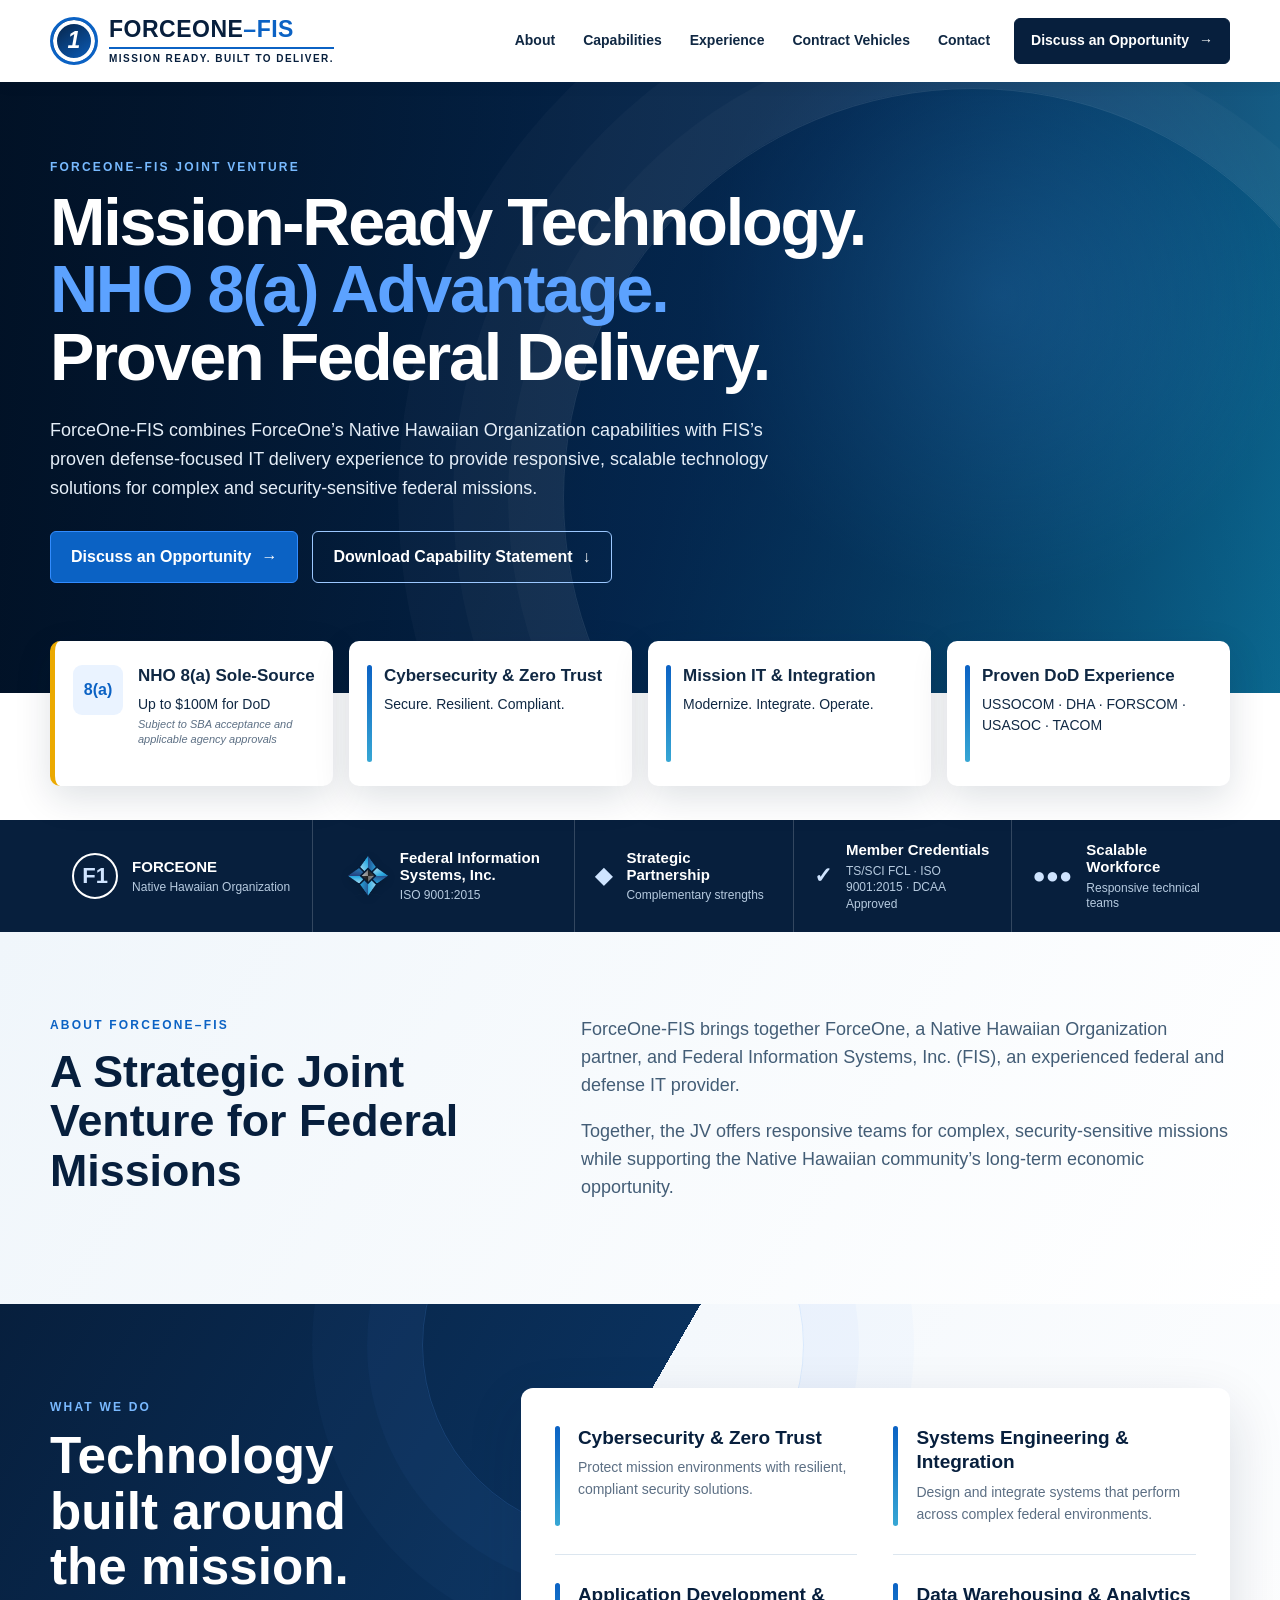
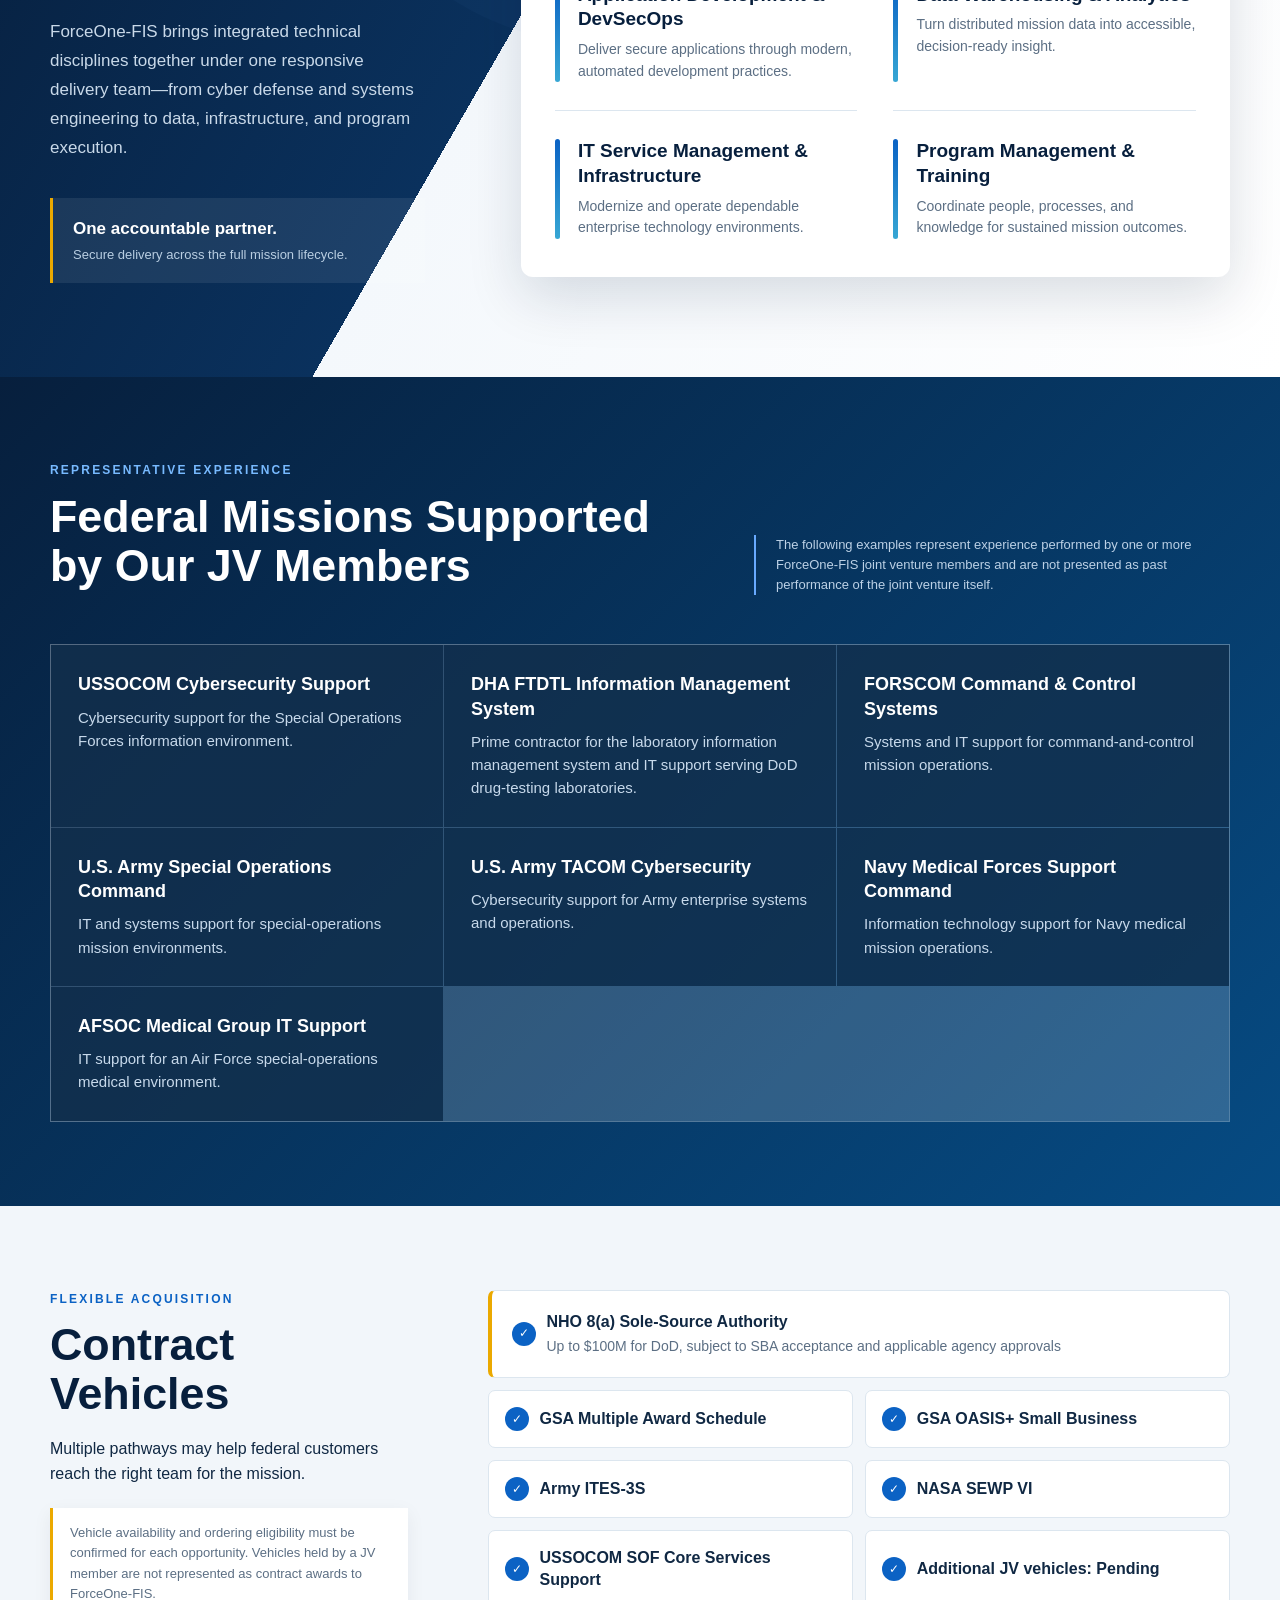
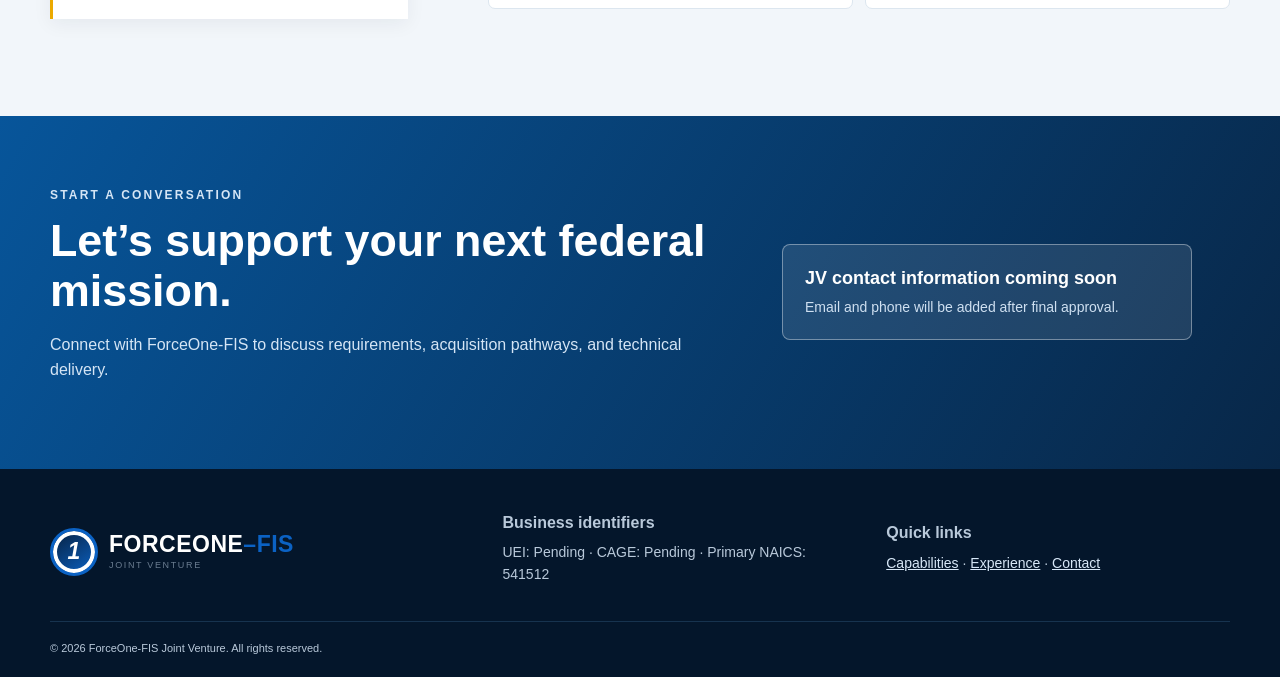
==== commit 85a646a4: "Add member credentials and refine advantage cards" ====
--- a/index.html
+++ b/index.html
@@ -6,7 +6,7 @@
   <meta name="description" content="ForceOne-FIS delivers mission-ready technology solutions with NHO 8(a) advantages and proven federal IT experience.">
   <meta name="theme-color" content="#071f3d">
   <title>ForceOne-FIS | Mission-Ready Federal Technology</title>
-  <link rel="stylesheet" href="styles.css?v=20260822p">
+  <link rel="stylesheet" href="styles.css?v=20260822t">
 </head>
 <body>
   <a class="skip-link" href="#main">Skip to content</a>
@@ -38,21 +38,21 @@
       </div>
     </section>
 
-    <section class="key-cards" aria-label="Key advantages">
+    <section class="key-cards" id="advantages" aria-label="Key advantages">
       <div class="container cards-grid">
         <article class="key-card gold"><span class="card-icon">8(a)</span><div><h2>NHO 8(a) Sole-Source</h2><p>Up to $100M for DoD</p><small>Subject to SBA acceptance and applicable agency approvals</small></div></article>
-        <article class="key-card"><span class="card-icon">01</span><div><h2>Cybersecurity &amp; Zero Trust</h2><p>Secure. Resilient. Compliant.</p></div></article>
-        <article class="key-card"><span class="card-icon">02</span><div><h2>Mission IT &amp; Integration</h2><p>Modernize. Integrate. Operate.</p></div></article>
-        <article class="key-card"><span class="card-icon">03</span><div><h2>Proven DoD Experience</h2><p>USSOCOM · DHA · FORSCOM · USASOC · TACOM</p></div></article>
+        <article class="key-card line-accent"><span class="card-icon" aria-hidden="true">01</span><div><h2>Cybersecurity &amp; Zero Trust</h2><p>Secure. Resilient. Compliant.</p></div></article>
+        <article class="key-card line-accent"><span class="card-icon" aria-hidden="true">02</span><div><h2>Mission IT &amp; Integration</h2><p>Modernize. Integrate. Operate.</p></div></article>
+        <article class="key-card line-accent"><span class="card-icon" aria-hidden="true">03</span><div><h2>Proven DoD Experience</h2><p>USSOCOM · DHA · FORSCOM · USASOC · TACOM</p></div></article>
       </div>
     </section>
 
-    <section class="credentials" aria-label="Partnership and credentials">
+    <section class="credentials" id="credentials" aria-label="Partnership and credentials">
       <div class="container credentials-grid">
         <div class="credential partner"><span class="mini-mark">F1</span><p><strong>FORCEONE</strong><small>Native Hawaiian Organization</small></p></div>
         <div class="credential partner fis-credential"><img class="fis-logo" src="assets/fis-logo.png" alt="Federal Information Systems logo" width="40" height="40"><p><strong>Federal Information<br>Systems, Inc.</strong><small>ISO 9001:2015</small></p></div>
         <div class="credential"><span>◆</span><p><strong>Strategic Partnership</strong><small>Complementary strengths</small></p></div>
-        <div class="credential"><span>✓</span><p><strong>Quality &amp; Security</strong><small>Mission-ready delivery</small></p></div>
+        <div class="credential member-credentials"><span>✓</span><p><strong>Member Credentials</strong><small>TS/SCI FCL · ISO 9001:2015 · DCAA Approved</small></p></div>
         <div class="credential"><span>●●●</span><p><strong>Scalable Workforce</strong><small>Responsive technical teams</small></p></div>
       </div>
     </section>
--- a/styles.css
+++ b/styles.css
@@ -44,3 +44,9 @@
 .capability-item:before{content:"";position:absolute;display:block;left:0;top:28px;bottom:28px;width:5px;border-radius:3px;background:linear-gradient(180deg,var(--blue),#37a7d4)}
 .capability-number{display:none}
 @media(max-width:680px){.capability-item{grid-template-columns:1fr;padding-left:19px}.capability-item:before{top:24px;bottom:24px;width:4px}}
+.member-credentials small{max-width:180px;line-height:1.35}
+@media(max-width:1000px){.credential:nth-child(3),.credential:nth-child(5){display:none}.credential:nth-child(4){display:flex}}
+@media(max-width:760px){.member-credentials{grid-column:1/-1}}
+.key-card.line-accent{position:relative;border-left:0;padding-left:35px}
+.key-card.line-accent:before{content:"";position:absolute;left:18px;top:24px;bottom:24px;width:5px;border-radius:3px;background:linear-gradient(180deg,var(--blue),#37a7d4)}
+.key-card.line-accent .card-icon{display:none}
